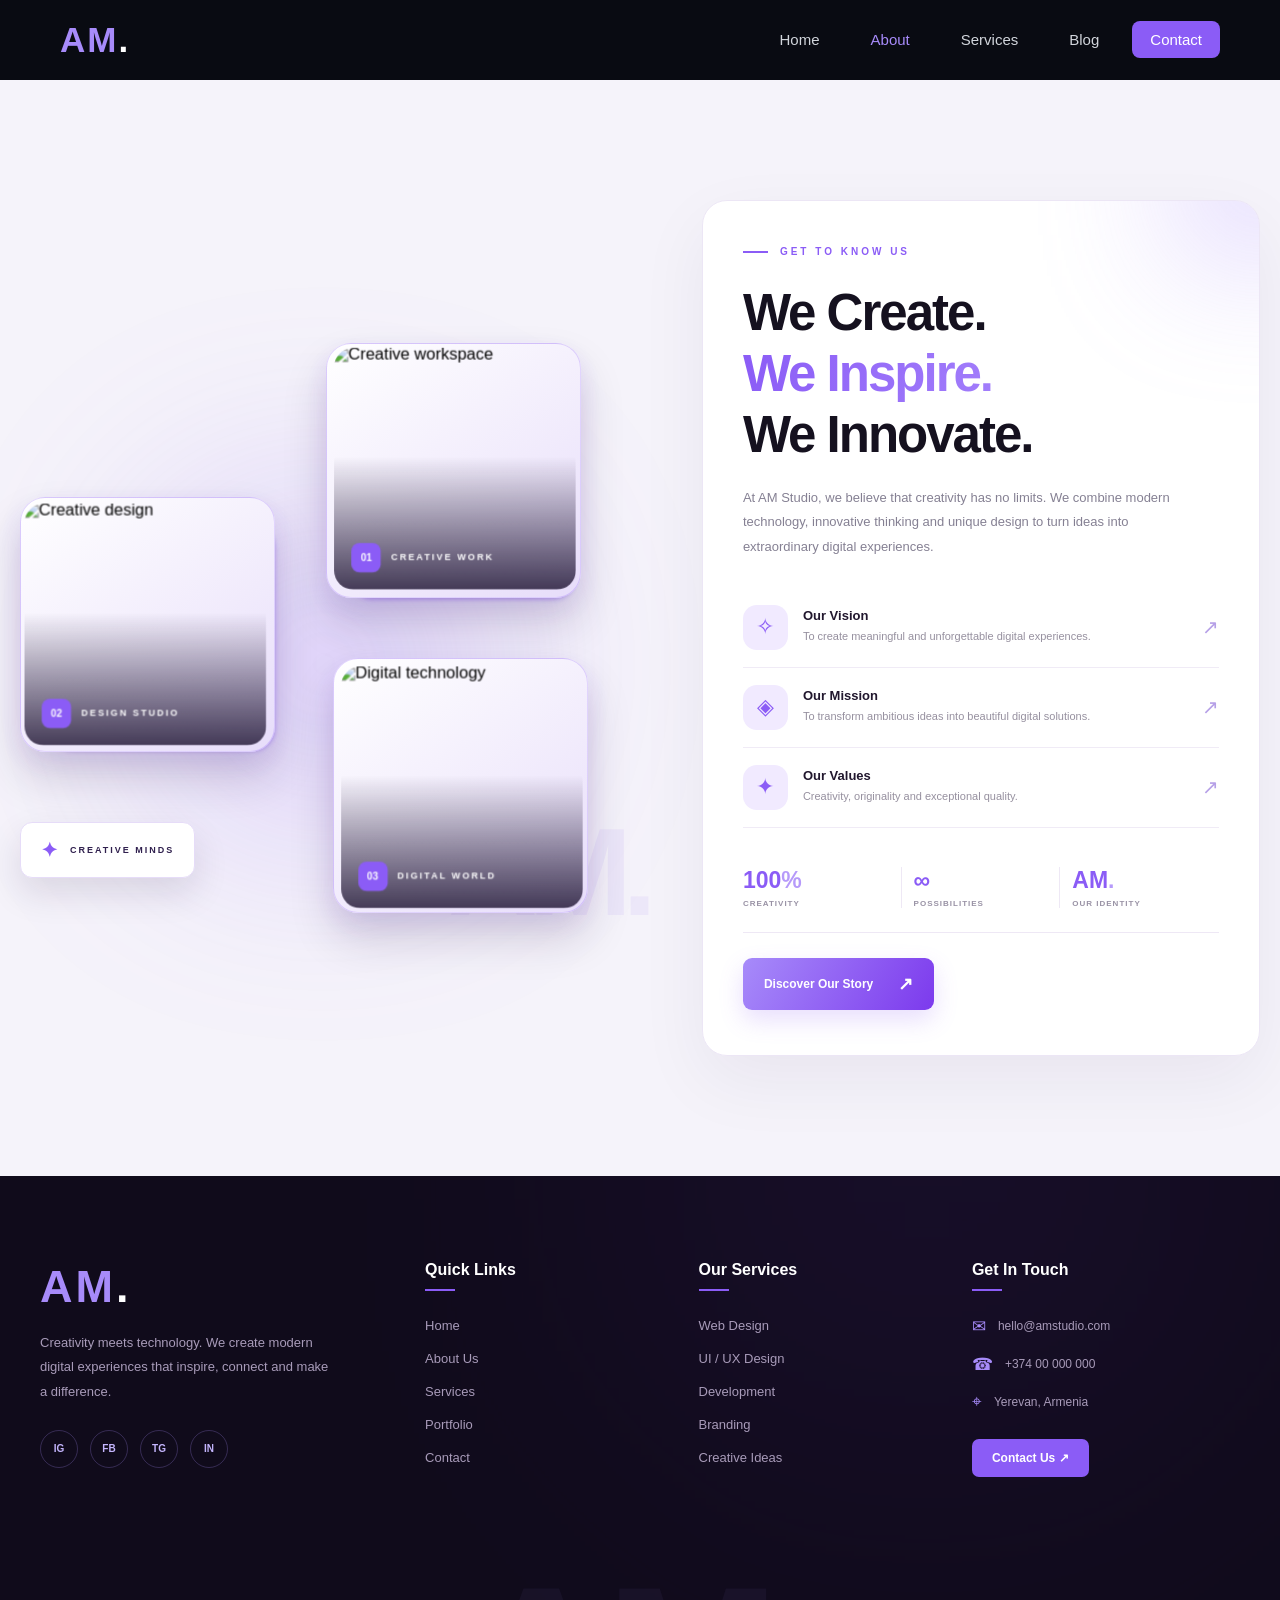
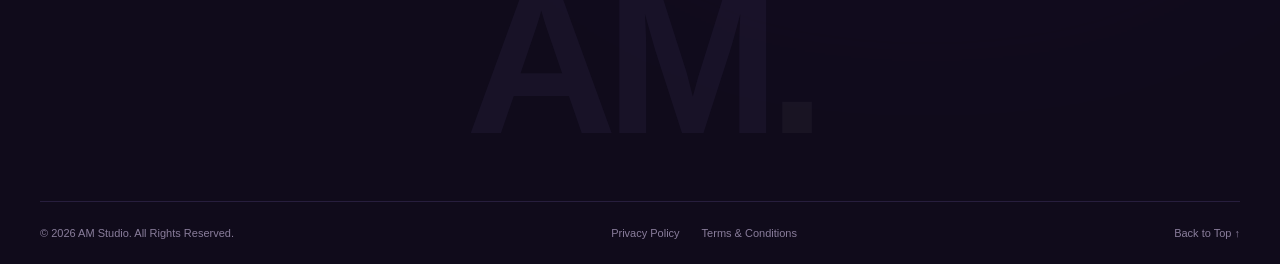
==== About.html @ 92f76fc7 "add new files" ====
<!DOCTYPE html>
<html lang="en">
<head>
    <meta charset="UTF-8">
    <meta name="viewport" content="width=device-width, initial-scale=1.0">
    <title>AM Website</title>
    <link rel="stylesheet" href="style.css">
</head>
<body>


<header>
    <div class="container">
        <div class="row">

            <div class="logo">AM<span>.</span></div>

            <nav>
                <ul class="menu">
                    <li><a href="index.html">Home</a></li>
                    <li><a href="#"class="active" >About</a></li>
                    <li><a href="#">Services</a></li>
                    <li><a href="#">Blog</a></li>
                    <li><a class="contact" href="#">Contact</a></li>
                </ul>
            </nav>

        </div>
    </div>
</header>


<section class="about-new">

    <div class="about-new-container">

        <!-- LEFT SIDE: 3D PHOTOS -->

        <div class="about-3d-gallery">

            <div class="about-gallery-glow"></div>

            <!-- PHOTO 01 -->

            <div class="about-photo-wrap photo-a">

                <div class="about-photo-card">

                    <div class="about-photo-frame">
                        <img
                                src="https://images.unsplash.com/photo-1498050108023-c5249f4df085?w=700"
                                alt="Creative workspace"
                        >

                        <div class="about-photo-overlay">
                            <span>01</span>
                            <strong>CREATIVE WORK</strong>
                        </div>
                    </div>

                </div>

            </div>

            <!-- PHOTO 02 -->

            <div class="about-photo-wrap photo-b">

                <div class="about-photo-card">

                    <div class="about-photo-frame">
                        <img
                                src="https://images.unsplash.com/photo-1558655146-d09347e92766?w=700"
                                alt="Creative design"
                        >

                        <div class="about-photo-overlay">
                            <span>02</span>
                            <strong>DESIGN STUDIO</strong>
                        </div>
                    </div>

                </div>

            </div>

            <!-- PHOTO 03 -->

            <div class="about-photo-wrap photo-c">

                <div class="about-photo-card">

                    <div class="about-photo-frame">
                        <img
                                src="https://images.unsplash.com/photo-1460925895917-afdab827c52f?w=700"
                                alt="Digital technology"
                        >

                        <div class="about-photo-overlay">
                            <span>03</span>
                            <strong>DIGITAL WORLD</strong>
                        </div>
                    </div>

                </div>

            </div>

            <!-- FLOATING BADGE -->

            <div class="about-floating-badge">
                <span>✦</span>
                CREATIVE MINDS
            </div>

            <div class="about-gallery-text">AM.</div>

        </div>


        <!-- RIGHT SIDE: ABOUT US -->

        <div class="about-new-content">

            <div class="about-new-label">
                <span></span>
                GET TO KNOW US
            </div>

            <h2>
                We Create.
                <span>We Inspire.</span>
                We Innovate.
            </h2>

            <p class="about-new-description">
                At AM Studio, we believe that creativity
                has no limits. We combine modern technology,
                innovative thinking and unique design
                to turn ideas into extraordinary
                digital experiences.
            </p>


            <!-- FEATURE ITEMS -->

            <div class="about-new-features">

                <div class="about-new-feature">

                    <div class="about-feature-icon">
                        ✧
                    </div>

                    <div class="about-feature-text">
                        <h3>Our Vision</h3>
                        <p>
                            To create meaningful and
                            unforgettable digital experiences.
                        </p>
                    </div>

                    <span class="about-feature-arrow">↗</span>

                </div>


                <div class="about-new-feature">

                    <div class="about-feature-icon">
                        ◈
                    </div>

                    <div class="about-feature-text">
                        <h3>Our Mission</h3>
                        <p>
                            To transform ambitious ideas
                            into beautiful digital solutions.
                        </p>
                    </div>

                    <span class="about-feature-arrow">↗</span>

                </div>


                <div class="about-new-feature">

                    <div class="about-feature-icon">
                        ✦
                    </div>

                    <div class="about-feature-text">
                        <h3>Our Values</h3>
                        <p>
                            Creativity, originality
                            and exceptional quality.
                        </p>
                    </div>

                    <span class="about-feature-arrow">↗</span>

                </div>

            </div>


            <!-- STATS -->

            <div class="about-new-stats">

                <div>
                    <h3>100<span>%</span></h3>
                    <p>CREATIVITY</p>
                </div>

                <div>
                    <h3>∞</h3>
                    <p>POSSIBILITIES</p>
                </div>

                <div>
                    <h3>AM<span>.</span></h3>
                    <p>OUR IDENTITY</p>
                </div>

            </div>


            <a href="#" class="about-new-button">
                Discover Our Story
                <span>↗</span>
            </a>

        </div>

    </div>

</section>


<footer class="am-footer">

    <div class="footer-glow"></div>

    <div class="footer-container">

        <!-- TOP FOOTER -->

        <div class="footer-main">

            <!-- BRAND -->

            <div class="footer-brand">

                <div class="footer-logo">
                    AM<span>.</span>
                </div>

                <p>
                    Creativity meets technology.
                    We create modern digital experiences
                    that inspire, connect and make a difference.
                </p>

                <div class="footer-socials">

                    <a href="#" aria-label="Instagram">IG</a>
                    <a href="#" aria-label="Facebook">FB</a>
                    <a href="#" aria-label="Telegram">TG</a>
                    <a href="#" aria-label="LinkedIn">IN</a>

                </div>

            </div>

            <!-- QUICK LINKS -->

            <div class="footer-column">

                <h3>Quick Links</h3>

                <ul>
                    <li><a href="#">Home</a></li>
                    <li><a href="#">About Us</a></li>
                    <li><a href="#">Services</a></li>
                    <li><a href="#">Portfolio</a></li>
                    <li><a href="#">Contact</a></li>
                </ul>

            </div>

            <!-- SERVICES -->

            <div class="footer-column">

                <h3>Our Services</h3>

                <ul>
                    <li><a href="#">Web Design</a></li>
                    <li><a href="#">UI / UX Design</a></li>
                    <li><a href="#">Development</a></li>
                    <li><a href="#">Branding</a></li>
                    <li><a href="#">Creative Ideas</a></li>
                </ul>

            </div>

            <!-- CONTACT -->

            <div class="footer-column footer-contact">

                <h3>Get In Touch</h3>

                <p>
                    <span>✉</span>
                    hello@amstudio.com
                </p>

                <p>
                    <span>☎</span>
                    +374 00 000 000
                </p>

                <p>
                    <span>⌖</span>
                    Yerevan, Armenia
                </p>

                <a href="#" class="footer-contact-btn">
                    Contact Us ↗
                </a>

            </div>

        </div>

        <!-- BIG BRAND TEXT -->

        <div class="footer-big-text">
            AM<span>.</span>
        </div>

        <!-- BOTTOM FOOTER -->

        <div class="footer-bottom">

            <p>
                © 2026 AM Studio. All Rights Reserved.
            </p>

            <div class="footer-bottom-links">
                <a href="#">Privacy Policy</a>
                <a href="#">Terms & Conditions</a>
            </div>

            <a href="#" class="back-top">
                Back to Top ↑
            </a>

        </div>

    </div>

</footer>

</body>
</html>
---- style.css ----
* {
    margin: 0;
    padding: 0;
    box-sizing: border-box;
}

body {
    font-family: Arial, sans-serif;
    background: #f5f5f5;
}

header {
    background: #090b12;
    padding: 20px 0;
    box-shadow: 0 4px 15px rgba(0,0,0,0.2);
}

.container {
    max-width: 1200px;
    margin: 0 auto;
    padding: 0 20px;
}

.row {
    display: flex;
    justify-content: space-between;
    align-items: center;
}

.logo {
    color: #a78bfa;
    font-size: 35px;
    font-weight: bold;
    letter-spacing: 2px;
    cursor: pointer;
}

.logo span {
    color: white;
}

.menu {
    display: flex;
    align-items: center;
    gap: 15px;
    list-style: none;
}

.menu a {
    color: #d1d5db;
    padding: 10px 18px;
    text-decoration: none;
    font-size: 15px;
    transition: 0.3s;
    border-radius: 8px;
}

.menu a:hover {
    color: #a78bfa;
    background: #1e1b2e;
}

.menu a.active {
    color: #a78bfa;
}

.menu a.contact {
    background: #8b5cf6;
    color: white;
}

.menu a.contact:hover {
    background: #7c3aed;
    transform: translateY(-2px);
}


/* HERO SECTION */

.hero-section {
    min-height: 680px;
    background: #f5f5f5;
    position: relative;
    overflow: hidden;
    display: flex;
    align-items: center;
    padding: 70px 20px;
}

.hero-container {
    max-width: 1200px;
    width: 100%;
    margin: 0 auto;
    display: flex;
    justify-content: space-between;
    align-items: center;
    gap: 50px;
}

/* LEFT SIDE */

.hero-left {
    max-width: 560px;
    animation: appearLeft 1s ease both;
}

.hero-badge {
    display: inline-flex;
    align-items: center;
    gap: 12px;
    padding: 12px 18px;
    background: white;
    border: 1px solid #e4dafa;
    border-radius: 50px;
    color: #7c3aed;
    font-size: 11px;
    font-weight: bold;
    letter-spacing: 3px;
}

.hero-dot {
    width: 8px;
    height: 8px;
    background: #8b5cf6;
    border-radius: 50%;
    box-shadow: 0 0 12px #8b5cf6;
    animation: pulseDot 1.5s infinite;
}

.hero-left h1 {
    font-size: clamp(45px, 6vw, 72px);
    color: #090b12;
    line-height: 1.12;
    margin: 30px 0 22px;
    letter-spacing: -2px;
    font-weight: 800;
}

.hero-left h1 span {
    display: block;
    color: #8b5cf6;
    background: linear-gradient(
            90deg,
            #6d28d9,
            #a78bfa,
            #7c3aed
    );
    background-size: 200% auto;
    background-clip: text;
    -webkit-background-clip: text;
    -webkit-text-fill-color: transparent;
    animation: purpleShine 5s linear infinite;
}

.hero-left p {
    color: #777787;
    font-size: 16px;
    line-height: 1.9;
    max-width: 460px;
    margin-bottom: 35px;
}

/* BUTTONS */

.hero-buttons {
    display: flex;
    align-items: center;
    gap: 30px;
}

.primary-btn {
    display: inline-flex;
    align-items: center;
    gap: 22px;
    padding: 16px 27px;
    background: #8b5cf6;
    color: white;
    text-decoration: none;
    font-weight: bold;
    border-radius: 8px;
    transition: 0.35s;
    box-shadow: 0 8px 25px rgba(139,92,246,0.2);
}

.primary-btn:hover {
    background: #7c3aed;
    transform: translateY(-5px);
    box-shadow: 0 12px 30px rgba(139,92,246,0.35);
}

.primary-btn span {
    font-size: 20px;
    transition: 0.3s;
}

.primary-btn:hover span {
    transform: translate(4px, -4px);
}

.secondary-btn {
    color: #171323;
    font-weight: bold;
    text-decoration: none;
    transition: 0.3s;
}

.secondary-btn:hover {
    color: #8b5cf6;
}

/* FEATURES */

.hero-features {
    display: flex;
    gap: 40px;
    margin-top: 65px;
}

.hero-features h3 {
    color: #8b5cf6;
    font-size: 23px;
    margin-bottom: 8px;
}

.hero-features span {
    color: #888;
    font-size: 9px;
    letter-spacing: 1.5px;
}

/* RIGHT SIDE */

.hero-right {
    width: 460px;
    height: 460px;
    flex-shrink: 0;
    position: relative;
    display: flex;
    align-items: center;
    justify-content: center;
    animation: appearRight 1.2s ease both;
}

/* PURPLE GLOW */

.purple-glow {
    position: absolute;
    width: 300px;
    height: 300px;
    border-radius: 50%;
    background: #a78bfa;
    filter: blur(110px);
    opacity: 0.4;
    animation: glowPulse 4s ease-in-out infinite;
}

/* ORBITS */

.hero-orbit {
    position: absolute;
    border: 1px solid rgba(139,92,246,0.35);
    border-radius: 50%;
}

.orbit-1 {
    width: 340px;
    height: 340px;
    animation: rotateOrbit 20s linear infinite;
}

.orbit-2 {
    width: 440px;
    height: 440px;
    border-style: dashed;
    opacity: 0.6;
    animation: rotateOrbit 35s linear infinite reverse;
}

/* MAIN CARD */

.hero-main-card {
    width: 290px;
    height: 370px;
    position: relative;
    z-index: 2;
    background: linear-gradient(
            145deg,
            #342451,
            #171323 70%,
            #090b12
    );
    border: 1px solid #a78bfa;
    border-radius: 18px;
    padding: 28px;
    display: flex;
    flex-direction: column;
    align-items: center;
    justify-content: space-between;
    box-shadow: 0 25px 65px rgba(80,50,150,0.25);
    animation: cardFloat 5s ease-in-out infinite;
    transition: 0.4s;
}

.hero-main-card:hover {
    box-shadow: 0 25px 80px rgba(139,92,246,0.4);
    border-color: #ddd6fe;
}

.card-header,
.card-footer {
    width: 100%;
    display: flex;
    justify-content: space-between;
    color: #c4b5fd;
    font-size: 10px;
    letter-spacing: 2px;
}

.card-logo {
    color: #a78bfa;
    font-size: 90px;
    font-weight: 900;
    letter-spacing: 5px;
    text-shadow: 0 0 35px rgba(167,139,250,0.5);
}

.card-logo span {
    color: white;
}

/* FLOATING ELEMENTS */

.hero-floating {
    position: absolute;
    z-index: 3;
    color: #8b5cf6;
    font-size: 36px;
}

.floating-1 {
    top: 35px;
    right: 50px;
    animation: floatingStar 4s infinite ease-in-out;
}

.floating-2 {
    bottom: 45px;
    left: 45px;
    animation: floatingStar 5s infinite ease-in-out reverse;
}

.hero-small-card {
    position: absolute;
    bottom: 48px;
    left: -15px;
    z-index: 4;
    background: white;
    padding: 15px 19px;
    border-radius: 8px;
    display: flex;
    align-items: center;
    gap: 10px;
    color: #29213c;
    font-size: 9px;
    letter-spacing: 1.5px;
    font-weight: bold;
    box-shadow: 0 10px 35px rgba(0,0,0,0.1);
    animation: cardFloat 4s infinite ease-in-out reverse;
}

.small-dot {
    width: 8px;
    height: 8px;
    background: #8b5cf6;
    border-radius: 50%;
    box-shadow: 0 0 10px #8b5cf6;
}

/* ANIMATIONS */

@keyframes appearLeft {
    from {
        opacity: 0;
        transform: translateX(-60px);
    }
    to {
        opacity: 1;
        transform: translateX(0);
    }
}

@keyframes appearRight {
    from {
        opacity: 0;
        transform: translateX(60px) scale(0.9);
    }
    to {
        opacity: 1;
        transform: translateX(0) scale(1);
    }
}

@keyframes cardFloat {
    0%, 100% {
        transform: translateY(0);
    }
    50% {
        transform: translateY(-15px);
    }
}

@keyframes rotateOrbit {
    from {
        transform: rotate(0deg);
    }
    to {
        transform: rotate(360deg);
    }
}

@keyframes floatingStar {
    0%, 100% {
        transform: translateY(0) rotate(0);
    }
    50% {
        transform: translateY(-18px) rotate(20deg);
    }
}

@keyframes pulseDot {
    50% {
        opacity: 0.4;
    }
}

@keyframes glowPulse {
    50% {
        opacity: 0.6;
        transform: scale(1.15);
    }
}

@keyframes purpleShine {
    to {
        background-position: -200% center;
    }
}

/* RESPONSIVE */

@media (max-width: 900px) {
    .hero-container {
        flex-direction: column;
        text-align: center;
    }

    .hero-left p {
        margin-left: auto;
        margin-right: auto;
    }

    .hero-buttons,
    .hero-features {
        justify-content: center;
    }
}

@media (max-width: 550px) {
    .hero-left h1 {
        font-size: 43px;
    }

    .hero-buttons {
        flex-direction: column;
        gap: 20px;
    }

    .hero-features {
        gap: 15px;
    }

    .hero-features span {
        font-size: 7px;
    }

    .hero-right {
        width: 100%;
        height: 360px;
    }

    .hero-main-card {
        width: 225px;
        height: 290px;
    }

    .card-logo {
        font-size: 65px;
    }

    .orbit-1 {
        width: 270px;
        height: 270px;
    }

    .orbit-2 {
        width: 340px;
        height: 340px;
    }

    .hero-small-card {
        left: -5px;
        bottom: 15px;
        font-size: 7px;
    }
}

/* REDUCED MOTION */

@media (prefers-reduced-motion: reduce) {
    .hero-section *,
    .hero-section *::before,
    .hero-section *::after {
        animation: none !important;
        transition: none !important;
    }
}


/* ==========================
   PREMIUM SERVICES SECTION
========================== */

.services-pro {
    background: #f5f3fa;
    padding: 110px 20px;
    overflow: hidden;
}

.sp-container {
    max-width: 1200px;
    margin: 0 auto;
}

/* HEADING */

.sp-heading {
    display: flex;
    justify-content: space-between;
    align-items: end;
    gap: 30px;
    margin-bottom: 55px;
}

.sp-label {
    color: #8b5cf6;
    font-size: 12px;
    font-weight: bold;
    letter-spacing: 3px;
}

.sp-heading h2 {
    color: #15121e;
    font-size: 48px;
    margin-top: 18px;
    letter-spacing: -2px;
}

.sp-heading h2 span {
    color: #8b5cf6;
}

.sp-heading > p {
    max-width: 350px;
    color: #777387;
    font-size: 15px;
    line-height: 1.9;
    margin-bottom: 5px;
}

/* GRID */

.sp-grid {
    display: grid;
    grid-template-columns: repeat(4, 1fr);
    gap: 22px;
}

/* CARD */

.sp-card {
    min-height: 330px;
    padding: 30px 25px;
    background: #ffffff;
    border: 1px solid #e9e3f3;
    border-radius: 18px;
    display: flex;
    flex-direction: column;
    position: relative;
    overflow: hidden;
    transition:
            transform 0.4s ease,
            box-shadow 0.4s ease,
            border-color 0.4s ease;
}

/* LIGHT EFFECT */

.sp-card::before {
    content: "";
    position: absolute;
    top: -100px;
    right: -100px;
    width: 200px;
    height: 200px;
    border-radius: 50%;
    background: #a78bfa;
    filter: blur(70px);
    opacity: 0;
    transition: 0.5s;
}

.sp-card:hover {
    transform: translateY(-12px);
    border-color: #bca5f5;
    box-shadow: 0 25px 55px rgba(75, 40, 140, 0.13);
}

.sp-card:hover::before {
    opacity: 0.22;
}

/* FEATURED CARD */

.sp-card.sp-featured {
    background: linear-gradient(
            145deg,
            #6d3ad7,
            #30204e
    );
    border-color: #7650c6;
    box-shadow: 0 15px 35px rgba(91, 57, 170, 0.16);
}

.sp-featured::before {
    background: #ffffff;
    opacity: 0.08;
}

.sp-featured h3 {
    color: white;
}

.sp-featured p {
    color: #d9cff0;
}

.sp-featured .sp-number {
    color: #ded0ff;
}

.sp-featured .sp-icon {
    background: rgba(255,255,255,0.16);
    color: white;
}

.sp-featured .sp-link {
    color: white;
}

/* CARD TOP */

.sp-card-top {
    display: flex;
    justify-content: space-between;
    align-items: center;
    margin-bottom: 35px;
    position: relative;
    z-index: 1;
}

.sp-icon {
    width: 58px;
    height: 58px;
    background: #f0eaff;
    border-radius: 15px;
    display: flex;
    justify-content: center;
    align-items: center;
    color: #8b5cf6;
    transition: 0.4s;
}

.sp-icon svg {
    width: 27px;
    height: 27px;
    fill: none;
    stroke: currentColor;
    stroke-width: 1.7;
    stroke-linecap: round;
    stroke-linejoin: round;
}

.sp-card:hover .sp-icon {
    transform: rotate(-8deg) scale(1.1);
}

.sp-number {
    color: #aaa0bc;
    font-size: 12px;
    font-weight: bold;
}

/* TEXT */

.sp-card h3 {
    color: #171323;
    font-size: 21px;
    margin-bottom: 15px;
    position: relative;
    z-index: 1;
}

.sp-card p {
    color: #858093;
    font-size: 14px;
    line-height: 1.8;
    margin-bottom: 28px;
    position: relative;
    z-index: 1;
}

/* LINK */

.sp-link {
    display: flex;
    justify-content: space-between;
    align-items: center;
    color: #8b5cf6;
    text-decoration: none;
    font-size: 13px;
    font-weight: bold;
    margin-top: auto;
    padding-top: 15px;
    border-top: 1px solid #eee9f5;
    position: relative;
    z-index: 1;
    transition: 0.3s;
}

.sp-link span {
    font-size: 20px;
    transition: 0.3s;
}

.sp-link:hover span {
    transform: translate(5px, -5px);
}

.sp-featured .sp-link {
    border-color: rgba(255,255,255,0.2);
}

/* BOTTOM DETAIL */

.sp-bottom {
    margin-top: 45px;
    display: flex;
    justify-content: center;
    align-items: center;
    gap: 15px;
    color: #9388aa;
    font-size: 10px;
    letter-spacing: 3px;
    font-weight: bold;
}

.sp-bottom span {
    width: 35px;
    height: 1px;
    background: #c5b3e9;
}

/* RESPONSIVE */

@media (max-width: 1000px) {
    .sp-grid {
        grid-template-columns: repeat(2, 1fr);
    }
}

@media (max-width: 650px) {
    .services-pro {
        padding: 75px 20px;
    }

    .sp-heading {
        flex-direction: column;
        align-items: flex-start;
    }

    .sp-heading h2 {
        font-size: 38px;
    }

    .sp-grid {
        grid-template-columns: 1fr;
    }

    .sp-card {
        min-height: 300px;
    }

    .sp-bottom {
        font-size: 8px;
        letter-spacing: 2px;
    }
}

/* ACCESSIBILITY */

@media (prefers-reduced-motion: reduce) {
    .sp-card,
    .sp-card::before,
    .sp-icon,
    .sp-link span {
        transition: none;
    }
}


/* ============================
   LUXURY CONTACT SECTION
============================ */

.lux-contact {
    background: #100b1b;
    padding: 115px 20px;
    position: relative;
    overflow: hidden;
    isolation: isolate;
}

.lux-container {
    max-width: 1200px;
    margin: 0 auto;
    display: grid;
    grid-template-columns: 0.9fr 1.1fr;
    gap: 85px;
    align-items: center;
    position: relative;
    z-index: 2;
}

/* BACKGROUND */

.lux-background-circle {
    position: absolute;
    width: 600px;
    height: 600px;
    top: -200px;
    left: -200px;
    background: #7135c7;
    filter: blur(200px);
    opacity: 0.18;
    z-index: -1;
    animation: luxGlow 8s ease-in-out infinite alternate;
}

.lux-contact::after {
    content: "";
    position: absolute;
    inset: 0;
    background-image:
            linear-gradient(rgba(255,255,255,0.025) 1px, transparent 1px),
            linear-gradient(90deg, rgba(255,255,255,0.025) 1px, transparent 1px);
    background-size: 60px 60px;
    opacity: 0.4;
    pointer-events: none;
    z-index: -1;
}

/* LEFT CONTENT */

.lux-content {
    position: relative;
    animation: luxSlideLeft 1s ease both;
}

.lux-eyebrow {
    display: inline-flex;
    align-items: center;
    gap: 12px;
    color: #c4a5ff;
    font-size: 11px;
    font-weight: bold;
    letter-spacing: 4px;
}

.lux-dot {
    width: 8px;
    height: 8px;
    background: #a78bfa;
    border-radius: 50%;
    box-shadow: 0 0 15px #a78bfa;
    animation: luxPulse 2s infinite;
}

.lux-content h2 {
    color: #ffffff;
    font-size: clamp(42px, 5vw, 65px);
    line-height: 1.12;
    letter-spacing: -2.5px;
    margin: 30px 0 22px;
    font-weight: 800;
}

.lux-content h2 span {
    display: block;
    background: linear-gradient(
            100deg,
            #ffffff,
            #c4a5ff,
            #8b5cf6
    );
    background-size: 200% auto;
    background-clip: text;
    -webkit-background-clip: text;
    -webkit-text-fill-color: transparent;
    animation: luxShine 5s linear infinite;
}

.lux-description {
    color: #a89cb9;
    font-size: 15px;
    line-height: 1.9;
    max-width: 440px;
    margin-bottom: 40px;
}

/* DETAIL CARDS */

.lux-contact-details {
    display: flex;
    flex-direction: column;
    gap: 15px;
}

.lux-detail-card {
    display: flex;
    align-items: center;
    gap: 17px;
    padding: 17px;
    background: rgba(255,255,255,0.045);
    border: 1px solid rgba(255,255,255,0.09);
    border-radius: 13px;
    text-decoration: none;
    transition: 0.4s;
    backdrop-filter: blur(10px);
}

.lux-detail-card:hover {
    background: rgba(139,92,246,0.12);
    border-color: rgba(167,139,250,0.45);
    transform: translateX(8px);
}

.lux-detail-icon {
    width: 48px;
    height: 48px;
    border-radius: 12px;
    background: rgba(139,92,246,0.17);
    display: flex;
    align-items: center;
    justify-content: center;
    color: #c4a5ff;
    flex-shrink: 0;
    transition: 0.3s;
}

.lux-detail-icon svg {
    width: 22px;
    height: 22px;
    fill: none;
    stroke: currentColor;
    stroke-width: 1.7;
    stroke-linecap: round;
    stroke-linejoin: round;
}

.lux-detail-card:hover .lux-detail-icon {
    background: #8b5cf6;
    color: white;
}

.lux-detail-card div:nth-child(2) {
    flex: 1;
}

.lux-detail-card div span {
    display: block;
    color: #9f8dbb;
    font-size: 9px;
    letter-spacing: 2px;
    margin-bottom: 7px;
}

.lux-detail-card h4 {
    color: white;
    font-size: 13px;
    font-weight: 500;
}

.lux-arrow {
    color: #a78bfa;
    font-size: 20px;
    transition: 0.3s;
}

.lux-detail-card:hover .lux-arrow {
    transform: translate(4px, -4px);
}

/* SOCIAL */

.lux-social-area {
    margin-top: 40px;
}

.lux-social-area > span {
    color: #8c7aab;
    font-size: 9px;
    letter-spacing: 3px;
    font-weight: bold;
}

.lux-socials {
    display: flex;
    gap: 12px;
    margin-top: 17px;
}

.lux-socials a {
    width: 38px;
    height: 38px;
    display: flex;
    justify-content: center;
    align-items: center;
    border: 1px solid rgba(255,255,255,0.15);
    border-radius: 50%;
    color: #d5c8e9;
    text-decoration: none;
    font-size: 10px;
    font-weight: bold;
    transition: 0.3s;
}

.lux-socials a:hover {
    background: #8b5cf6;
    border-color: #8b5cf6;
    color: white;
    transform: translateY(-5px);
}

/* WATERMARK */

.lux-watermark {
    position: absolute;
    bottom: -80px;
    right: -30px;
    font-size: 150px;
    font-weight: 900;
    letter-spacing: -10px;
    color: rgba(255,255,255,0.025);
    pointer-events: none;
}

/* FORM WRAPPER */

.lux-form-wrapper {
    padding: 45px;
    background: rgba(255,255,255,0.97);
    border-radius: 23px;
    box-shadow: 0 30px 90px rgba(0,0,0,0.35);
    border: 1px solid rgba(255,255,255,0.6);
    position: relative;
    animation: luxSlideRight 1s ease both;
}

.lux-form-wrapper::before {
    content: "";
    position: absolute;
    top: 0;
    left: 45px;
    width: 80px;
    height: 4px;
    background: linear-gradient(90deg, #8b5cf6, #c4b5fd);
    border-radius: 0 0 5px 5px;
}

/* FORM HEADER */

.lux-form-top {
    display: flex;
    justify-content: space-between;
    align-items: flex-start;
    margin-bottom: 35px;
}

.lux-form-top > div:first-child > span {
    color: #8b5cf6;
    font-size: 10px;
    font-weight: bold;
    letter-spacing: 3px;
}

.lux-form-top h3 {
    color: #171323;
    font-size: 29px;
    margin: 12px 0 8px;
    letter-spacing: -1px;
}

.lux-form-top p {
    color: #96909f;
    font-size: 13px;
}

.lux-form-number {
    font-size: 17px;
    font-weight: bold;
    color: #8b5cf6;
}

.lux-form-number span {
    color: #bcb5c9;
    font-size: 11px;
}

/* FORM */

.lux-form {
    display: flex;
    flex-direction: column;
    gap: 21px;
}

.lux-form-row {
    display: grid;
    grid-template-columns: 1fr 1fr;
    gap: 16px;
}

.lux-field {
    display: flex;
    flex-direction: column;
    gap: 9px;
}

.lux-field label {
    color: #40364f;
    font-size: 12px;
    font-weight: bold;
}

.lux-field input,
.lux-field select,
.lux-field textarea {
    width: 100%;
    background: #f8f6fb;
    border: 1px solid #ebe5f3;
    border-radius: 9px;
    padding: 15px;
    font-family: Arial, sans-serif;
    color: #241b32;
    font-size: 13px;
    outline: none;
    transition: 0.3s;
}

.lux-field input,
.lux-field select {
    height: 51px;
}

.lux-field textarea {
    min-height: 115px;
    resize: vertical;
}

.lux-field input::placeholder,
.lux-field textarea::placeholder {
    color: #aaa3b4;
}

.lux-field input:focus,
.lux-field select:focus,
.lux-field textarea:focus {
    background: white;
    border-color: #9b78e9;
    box-shadow: 0 0 0 4px rgba(139,92,246,0.10);
}

/* SUBMIT BUTTON */

.lux-submit {
    display: flex;
    width: 100%;
    height: 57px;
    align-items: center;
    justify-content: space-between;
    padding: 0 9px 0 23px;
    background: linear-gradient(110deg, #9871ed, #6d3ec6);
    border: none;
    border-radius: 10px;
    color: white;
    font-size: 13px;
    font-weight: bold;
    cursor: pointer;
    transition: 0.4s;
    box-shadow: 0 9px 22px rgba(116,74,193,0.22);
}

.lux-submit:hover {
    transform: translateY(-4px);
    box-shadow: 0 14px 30px rgba(116,74,193,0.35);
}

.lux-submit-icon {
    width: 39px;
    height: 39px;
    display: flex;
    justify-content: center;
    align-items: center;
    color: #7140c8;
    background: white;
    border-radius: 8px;
    font-size: 20px;
    transition: 0.3s;
}

.lux-submit:hover .lux-submit-icon {
    transform: rotate(45deg);
}

/* FORM FOOTER */

.lux-form-bottom {
    display: flex;
    justify-content: center;
    align-items: center;
    gap: 9px;
    color: #a49bac;
    font-size: 9px;
    letter-spacing: 2px;
    margin-top: 25px;
}

.lux-form-bottom span {
    color: #8b5cf6;
}

/* ANIMATIONS */

@keyframes luxSlideLeft {
    from {
        opacity: 0;
        transform: translateX(-45px);
    }
    to {
        opacity: 1;
        transform: translateX(0);
    }
}

@keyframes luxSlideRight {
    from {
        opacity: 0;
        transform: translateX(45px);
    }
    to {
        opacity: 1;
        transform: translateX(0);
    }
}

@keyframes luxGlow {
    from {
        transform: translate(0, 0);
    }
    to {
        transform: translate(150px, 100px);
    }
}

@keyframes luxPulse {
    50% {
        opacity: 0.4;
        box-shadow: 0 0 4px #a78bfa;
    }
}

@keyframes luxShine {
    to {
        background-position: 200% center;
    }
}

/* RESPONSIVE */

@media (max-width: 950px) {
    .lux-container {
        grid-template-columns: 1fr;
        gap: 50px;
    }

    .lux-content h2 {
        font-size: 52px;
    }
}

@media (max-width: 550px) {
    .lux-contact {
        padding: 75px 15px;
    }

    .lux-content h2 {
        font-size: 42px;
    }

    .lux-form-wrapper {
        padding: 30px 20px;
    }

    .lux-form-row {
        grid-template-columns: 1fr;
    }

    .lux-form-top h3 {
        font-size: 25px;
    }
}

/* REDUCED MOTION */

@media (prefers-reduced-motion: reduce) {
    .lux-contact *,
    .lux-contact *::before,
    .lux-contact *::after {
        animation: none !important;
        transition: none !important;
    }
}


/* ==========================
   AM PREMIUM FOOTER
========================== */

.am-footer {
    background: #100b1b;
    color: white;
    padding: 85px 20px 25px;
    position: relative;
    overflow: hidden;
}

/* BACKGROUND GLOW */

.footer-glow {
    position: absolute;
    width: 450px;
    height: 450px;
    background: #7135c7;
    filter: blur(180px);
    opacity: 0.15;
    top: -250px;
    right: 10%;
    pointer-events: none;
    animation: footerGlow 7s ease-in-out infinite alternate;
}

.footer-container {
    max-width: 1200px;
    margin: 0 auto;
    position: relative;
    z-index: 1;
}

/* MAIN FOOTER */

.footer-main {
    display: grid;
    grid-template-columns: 1.5fr 1fr 1fr 1.2fr;
    gap: 50px;
    padding-bottom: 65px;
}

/* BRAND */

.footer-logo {
    color: #a78bfa;
    font-size: 45px;
    font-weight: 900;
    letter-spacing: 3px;
    margin-bottom: 18px;
    cursor: pointer;
    transition: 0.3s;
}

.footer-logo span {
    color: white;
}

.footer-logo:hover {
    transform: scale(1.05);
    color: #c4b5fd;
}

.footer-brand p {
    max-width: 290px;
    color: #a89bb9;
    font-size: 13px;
    line-height: 1.9;
}

/* SOCIALS */

.footer-socials {
    display: flex;
    gap: 12px;
    margin-top: 25px;
}

.footer-socials a {
    width: 38px;
    height: 38px;
    border: 1px solid rgba(167,139,250,0.25);
    border-radius: 50%;
    display: flex;
    align-items: center;
    justify-content: center;
    color: #c4b5fd;
    font-size: 10px;
    font-weight: bold;
    text-decoration: none;
    transition: 0.35s;
}

.footer-socials a:hover {
    background: #8b5cf6;
    border-color: #8b5cf6;
    color: white;
    transform: translateY(-6px);
    box-shadow: 0 8px 20px rgba(139,92,246,0.3);
}

/* FOOTER COLUMNS */

.footer-column h3 {
    font-size: 16px;
    color: white;
    margin-bottom: 25px;
    position: relative;
}

.footer-column h3::after {
    content: "";
    display: block;
    width: 30px;
    height: 2px;
    background: #8b5cf6;
    margin-top: 10px;
    transition: 0.3s;
}

.footer-column:hover h3::after {
    width: 55px;
}

.footer-column ul {
    list-style: none;
}

.footer-column li {
    margin-bottom: 15px;
}

.footer-column li a {
    color: #a89bb9;
    font-size: 13px;
    text-decoration: none;
    transition: 0.3s;
}

.footer-column li a:hover {
    color: #c4b5fd;
    padding-left: 7px;
}

/* CONTACT */

.footer-contact p {
    color: #a89bb9;
    font-size: 12px;
    margin-bottom: 17px;
    display: flex;
    align-items: center;
    gap: 12px;
}

.footer-contact p span {
    color: #a78bfa;
    font-size: 17px;
}

.footer-contact-btn {
    display: inline-block;
    margin-top: 10px;
    padding: 12px 20px;
    background: #8b5cf6;
    border-radius: 7px;
    color: white;
    font-size: 12px;
    font-weight: bold;
    text-decoration: none;
    transition: 0.3s;
}

.footer-contact-btn:hover {
    background: #a78bfa;
    transform: translateY(-4px);
    box-shadow: 0 8px 20px rgba(139,92,246,0.3);
}

/* BIG BRAND */

.footer-big-text {
    text-align: center;
    font-size: clamp(100px, 18vw, 210px);
    font-weight: 900;
    letter-spacing: -12px;
    line-height: 1;
    color: rgba(167,139,250,0.055);
    border-bottom: 1px solid rgba(167,139,250,0.15);
    padding: 10px 0 35px;
    user-select: none;
    pointer-events: none;
}

.footer-big-text span {
    color: rgba(255,255,255,0.04);
}

/* BOTTOM */

.footer-bottom {
    display: flex;
    justify-content: space-between;
    align-items: center;
    gap: 20px;
    padding-top: 25px;
}

.footer-bottom p {
    color: #897d9b;
    font-size: 11px;
}

.footer-bottom-links {
    display: flex;
    gap: 22px;
}

.footer-bottom-links a,
.back-top {
    color: #897d9b;
    font-size: 11px;
    text-decoration: none;
    transition: 0.3s;
}

.footer-bottom-links a:hover,
.back-top:hover {
    color: #c4b5fd;
}

/* ANIMATION */

@keyframes footerGlow {
    from {
        transform: translateX(0);
    }

    to {
        transform: translateX(-120px);
    }
}

/* RESPONSIVE */

@media (max-width: 950px) {

    .footer-main {
        grid-template-columns: repeat(2, 1fr);
        gap: 45px;
    }

}

@media (max-width: 550px) {

    .am-footer {
        padding: 65px 20px 25px;
    }

    .footer-main {
        grid-template-columns: 1fr 1fr;
        gap: 40px 20px;
    }

    .footer-brand {
        grid-column: 1 / -1;
    }

    .footer-brand p {
        max-width: 100%;
    }

    .footer-big-text {
        letter-spacing: -6px;
        padding-bottom: 25px;
    }

    .footer-bottom {
        flex-direction: column;
        text-align: center;
    }

    .footer-bottom-links {
        flex-wrap: wrap;
        justify-content: center;
    }

}

@media (prefers-reduced-motion: reduce) {
    .am-footer *,
    .am-footer *::before,
    .am-footer *::after {
        animation: none !important;
        transition: none !important;
    }
}

/* =================================
   AM 3D ABOUT US
================================= */

.about-new {
    background: #f5f3fa;
    padding: 120px 20px;
    overflow: hidden;
}

.about-new-container {
    max-width: 1250px;
    margin: 0 auto;

    display: grid;
    grid-template-columns: 1.05fr 0.95fr;
    align-items: center;
    gap: 65px;
}


/* =================================
   LEFT SIDE - 3D GALLERY
================================= */

.about-3d-gallery {
    width: 100%;
    height: 570px;
    position: relative;
    perspective: 1400px;
    transform-style: preserve-3d;
}

/* PURPLE GLOW */

.about-gallery-glow {
    position: absolute;
    width: 300px;
    height: 300px;

    background: #8b5cf6;
    border-radius: 50%;

    filter: blur(120px);
    opacity: 0.35;

    top: 30%;
    left: 25%;

    animation: aboutGlow 6s ease-in-out infinite alternate;
}


/* IMAGE WRAPPERS */

.about-photo-wrap {
    position: absolute;
    width: 255px;
    height: 255px;

    transform-style: preserve-3d;

    cursor: pointer;
    z-index: 2;
}

/* PHOTO POSITIONS */

.photo-a {
    top: 0;
    right: 9%;

    animation: photoFloatOne 5s ease-in-out infinite;
}

.photo-b {
    top: 27%;
    left: 0;

    z-index: 3;

    animation: photoFloatTwo 6s ease-in-out infinite;
}

.photo-c {
    bottom: 0;
    right: 8%;

    z-index: 4;

    animation: photoFloatThree 5.5s ease-in-out infinite;
}


/* 3D CARD */

.about-photo-card {
    width: 100%;
    height: 100%;

    padding: 7px;

    background: linear-gradient(
            145deg,
            #ffffff,
            #e7ddfa
    );

    border: 1px solid rgba(139,92,246,0.25);
    border-radius: 25px;

    position: relative;

    transform-style: preserve-3d;

    box-shadow:
            0 25px 45px rgba(30,15,55,0.16),
            0 10px 25px rgba(139,92,246,0.12);

    transition:
            transform 0.65s cubic-bezier(.2,.8,.2,1),
            box-shadow 0.5s;
}

/* 3D DEPTH LAYER */

.about-photo-card::before {
    content: "";

    position: absolute;
    inset: 12px;

    background: #8b5cf6;
    border-radius: 22px;

    transform: translateZ(-24px) translate(12px,14px);

    opacity: 0.45;
    filter: blur(2px);
}

/* INNER FRAME */

.about-photo-frame {
    width: 100%;
    height: 100%;

    overflow: hidden;
    border-radius: 19px;

    position: relative;

    transform: translateZ(16px);
    transform-style: preserve-3d;
}

/* IMAGE */

.about-photo-frame img {
    width: 100%;
    height: 100%;

    object-fit: cover;
    display: block;

    transform: translateZ(8px) scale(1.02);

    transition:
            transform 0.8s cubic-bezier(.2,.8,.2,1),
            filter 0.5s;
}

/* IMAGE COLOR OVERLAY */

.about-photo-frame::after {
    content: "";

    position: absolute;
    inset: 0;

    background: linear-gradient(
            180deg,
            transparent 45%,
            rgba(20,10,40,0.78)
    );

    pointer-events: none;
}

/* IMAGE CAPTION */

.about-photo-overlay {
    position: absolute;

    bottom: 17px;
    left: 17px;
    right: 17px;

    display: flex;
    align-items: center;
    gap: 10px;

    z-index: 2;
    transform: translateZ(25px);
}

.about-photo-overlay span {
    width: 29px;
    height: 29px;

    display: flex;
    align-items: center;
    justify-content: center;

    background: #8b5cf6;
    color: white;

    border-radius: 8px;
    font-size: 10px;
    font-weight: bold;
}

.about-photo-overlay strong {
    font-size: 9px;
    color: white;
    letter-spacing: 2px;
}


/* HOVER 3D EFFECT */

.about-photo-wrap:hover {
    animation-play-state: paused;
    z-index: 20;
}

.about-photo-wrap:hover .about-photo-card {
    transform:
            perspective(1000px)
            rotateX(8deg)
            rotateY(-12deg)
            translateZ(35px)
            scale(1.08);

    box-shadow:
            0 40px 80px rgba(60,30,110,0.28),
            0 15px 35px rgba(139,92,246,0.2);
}

.about-photo-wrap:hover img {
    transform: translateZ(25px) scale(1.15);
    filter: saturate(1.2);
}


/* FLOATING BADGE */

.about-floating-badge {
    position: absolute;

    left: 0;
    bottom: 35px;

    z-index: 8;

    display: flex;
    align-items: center;
    gap: 10px;

    padding: 15px 20px;

    background: #ffffff;
    border: 1px solid #e6dcf8;
    border-radius: 12px;

    color: #30204e;
    font-size: 9px;
    font-weight: bold;
    letter-spacing: 2px;

    box-shadow: 0 15px 35px rgba(30,15,55,0.12);

    animation: badgeFloat 4s ease-in-out infinite;
}

.about-floating-badge span {
    color: #8b5cf6;
    font-size: 20px;
}

/* WATERMARK */

.about-gallery-text {
    position: absolute;
    bottom: -30px;
    right: -10px;

    color: rgba(139,92,246,0.08);

    font-size: 125px;
    font-weight: 900;
    letter-spacing: -10px;

    pointer-events: none;
}


/* =================================
   RIGHT SIDE - ABOUT CONTENT
================================= */

.about-new-content {
    background: #ffffff;

    border: 1px solid #ece6f5;
    border-radius: 25px;

    padding: 45px 40px;

    box-shadow:
            0 25px 70px rgba(35,20,70,0.06);

    position: relative;
    overflow: hidden;

    animation: aboutContentAppear 1s ease both;
}

/* PURPLE DECORATION */

.about-new-content::before {
    content: "";

    position: absolute;
    width: 160px;
    height: 160px;

    top: -100px;
    right: -80px;

    background: #a78bfa;
    filter: blur(70px);
    opacity: 0.35;
}

/* LABEL */

.about-new-label {
    display: flex;
    align-items: center;
    gap: 12px;

    color: #8b5cf6;

    font-size: 10px;
    font-weight: bold;
    letter-spacing: 3px;

    position: relative;
}

.about-new-label span {
    width: 25px;
    height: 2px;
    background: #8b5cf6;
}

/* HEADING */

.about-new-content h2 {
    color: #15111f;

    font-size: clamp(36px, 4vw, 51px);
    line-height: 1.2;

    font-weight: 900;
    letter-spacing: -2px;

    margin: 25px 0 20px;

    position: relative;
}

.about-new-content h2 span {
    display: block;

    background: linear-gradient(
            100deg,
            #8b5cf6,
            #b59aff,
            #7039db
    );

    background-size: 200% auto;
    background-clip: text;
    -webkit-background-clip: text;
    -webkit-text-fill-color: transparent;

    animation: aboutShine 5s linear infinite;
}

/* DESCRIPTION */

.about-new-description {
    color: #858093;
    font-size: 13px;
    line-height: 1.9;

    max-width: 460px;
    margin-bottom: 28px;

    position: relative;
}


/* FEATURE LIST */

.about-new-features {
    display: flex;
    flex-direction: column;
    position: relative;
}

.about-new-feature {
    display: flex;
    align-items: center;
    gap: 15px;

    padding: 17px 0;

    border-bottom: 1px solid #f0ebf6;

    transition: 0.35s;
}

.about-new-feature:hover {
    padding-left: 9px;
    background: linear-gradient(
            90deg,
            rgba(139,92,246,0.05),
            transparent
    );
}

/* ICON */

.about-feature-icon {
    width: 45px;
    height: 45px;

    display: flex;
    align-items: center;
    justify-content: center;

    flex-shrink: 0;

    border-radius: 14px;

    background: #f1eaff;
    color: #8b5cf6;

    font-size: 22px;

    transition: 0.4s;
}

.about-new-feature:hover .about-feature-icon {
    color: white;
    background: #8b5cf6;

    transform:
            rotate(-8deg)
            scale(1.08);

    box-shadow: 0 8px 20px rgba(139,92,246,0.25);
}

/* TEXT */

.about-feature-text {
    flex: 1;
}

.about-feature-text h3 {
    color: #21172e;
    font-size: 13px;
    margin-bottom: 5px;
}

.about-feature-text p {
    color: #96909f;
    font-size: 11px;
    line-height: 1.6;
}

.about-feature-arrow {
    color: #b6a0e7;
    font-size: 20px;
    transition: 0.35s;
}

.about-new-feature:hover .about-feature-arrow {
    color: #8b5cf6;
    transform: translate(4px,-4px);
}


/* =================================
   STATS
================================= */

.about-new-stats {
    display: grid;
    grid-template-columns: repeat(3,1fr);

    padding: 24px 0;
    margin-top: 15px;

    border-bottom: 1px solid #eee8f5;

    position: relative;
}

.about-new-stats > div {
    padding: 0 12px;
    border-right: 1px solid #eee8f5;
}

.about-new-stats > div:first-child {
    padding-left: 0;
}

.about-new-stats > div:last-child {
    border: none;
}

.about-new-stats h3 {
    color: #8b5cf6;
    font-size: 23px;
    font-weight: 900;
    margin-bottom: 5px;
}

.about-new-stats h3 span {
    color: #b69afa;
}

.about-new-stats p {
    color: #9992a5;
    font-size: 8px;
    letter-spacing: 1px;
    font-weight: bold;
}


/* =================================
   BUTTON
================================= */

.about-new-button {
    display: inline-flex;
    align-items: center;
    justify-content: space-between;
    gap: 25px;

    margin-top: 25px;
    padding: 15px 21px;

    border-radius: 9px;

    color: white;
    background: linear-gradient(
            120deg,
            #a78bfa,
            #7c3aed
    );

    text-decoration: none;
    font-size: 12px;
    font-weight: bold;

    box-shadow: 0 10px 25px rgba(139,92,246,0.2);

    transition: 0.35s;
}

.about-new-button:hover {
    transform: translateY(-5px);

    box-shadow:
            0 15px 30px rgba(139,92,246,0.35);
}

.about-new-button span {
    font-size: 18px;
    transition: 0.3s;
}

.about-new-button:hover span {
    transform: translate(5px,-5px);
}


/* =================================
   ANIMATIONS
================================= */

@keyframes photoFloatOne {
    0%, 100% {
        transform: translate3d(0,0,0) rotate(-3deg);
    }

    50% {
        transform: translate3d(0,-17px,15px) rotate(1deg);
    }
}

@keyframes photoFloatTwo {
    0%, 100% {
        transform: translate3d(0,0,0) rotate(3deg);
    }

    50% {
        transform: translate3d(0,-12px,20px) rotate(-2deg);
    }
}

@keyframes photoFloatThree {
    0%, 100% {
        transform: translate3d(0,0,0) rotate(-2deg);
    }

    50% {
        transform: translate3d(0,-20px,18px) rotate(2deg);
    }
}

@keyframes badgeFloat {
    0%, 100% {
        transform: translateY(0);
    }

    50% {
        transform: translateY(-10px);
    }
}

@keyframes aboutGlow {
    from {
        transform: translate(0,0);
        opacity: 0.2;
    }

    to {
        transform: translate(35px,-25px);
        opacity: 0.4;
    }
}

@keyframes aboutContentAppear {
    from {
        opacity: 0;
        transform: translateX(45px);
    }

    to {
        opacity: 1;
        transform: translateX(0);
    }
}

@keyframes aboutShine {
    to {
        background-position: 200% center;
    }
}


/* =================================
   RESPONSIVE
================================= */

@media (max-width: 1050px) {

    .about-new-container {
        grid-template-columns: 1fr;
        gap: 45px;
    }

    .about-3d-gallery {
        max-width: 600px;
        margin: 0 auto;
    }

}

@media (max-width: 600px) {

    .about-new {
        padding: 75px 15px;
    }

    .about-3d-gallery {
        height: 380px;
    }

    .about-photo-wrap {
        width: 180px;
        height: 180px;
    }

    .photo-a {
        right: 1%;
    }

    .photo-b {
        left: 0;
        top: 25%;
    }

    .photo-c {
        right: 2%;
    }

    .about-floating-badge {
        bottom: 0;
        left: 0;
        padding: 11px 13px;
        font-size: 8px;
    }

    .about-new-content {
        padding: 30px 20px;
    }

    .about-new-content h2 {
        font-size: 37px;
    }

    .about-new-stats h3 {
        font-size: 19px;
    }

    .about-new-stats p {
        font-size: 7px;
    }

}

@media (prefers-reduced-motion: reduce) {

    .about-new *,
    .about-new *::before,
    .about-new *::after {
        animation: none !important;
        transition: none !important;
    }

}
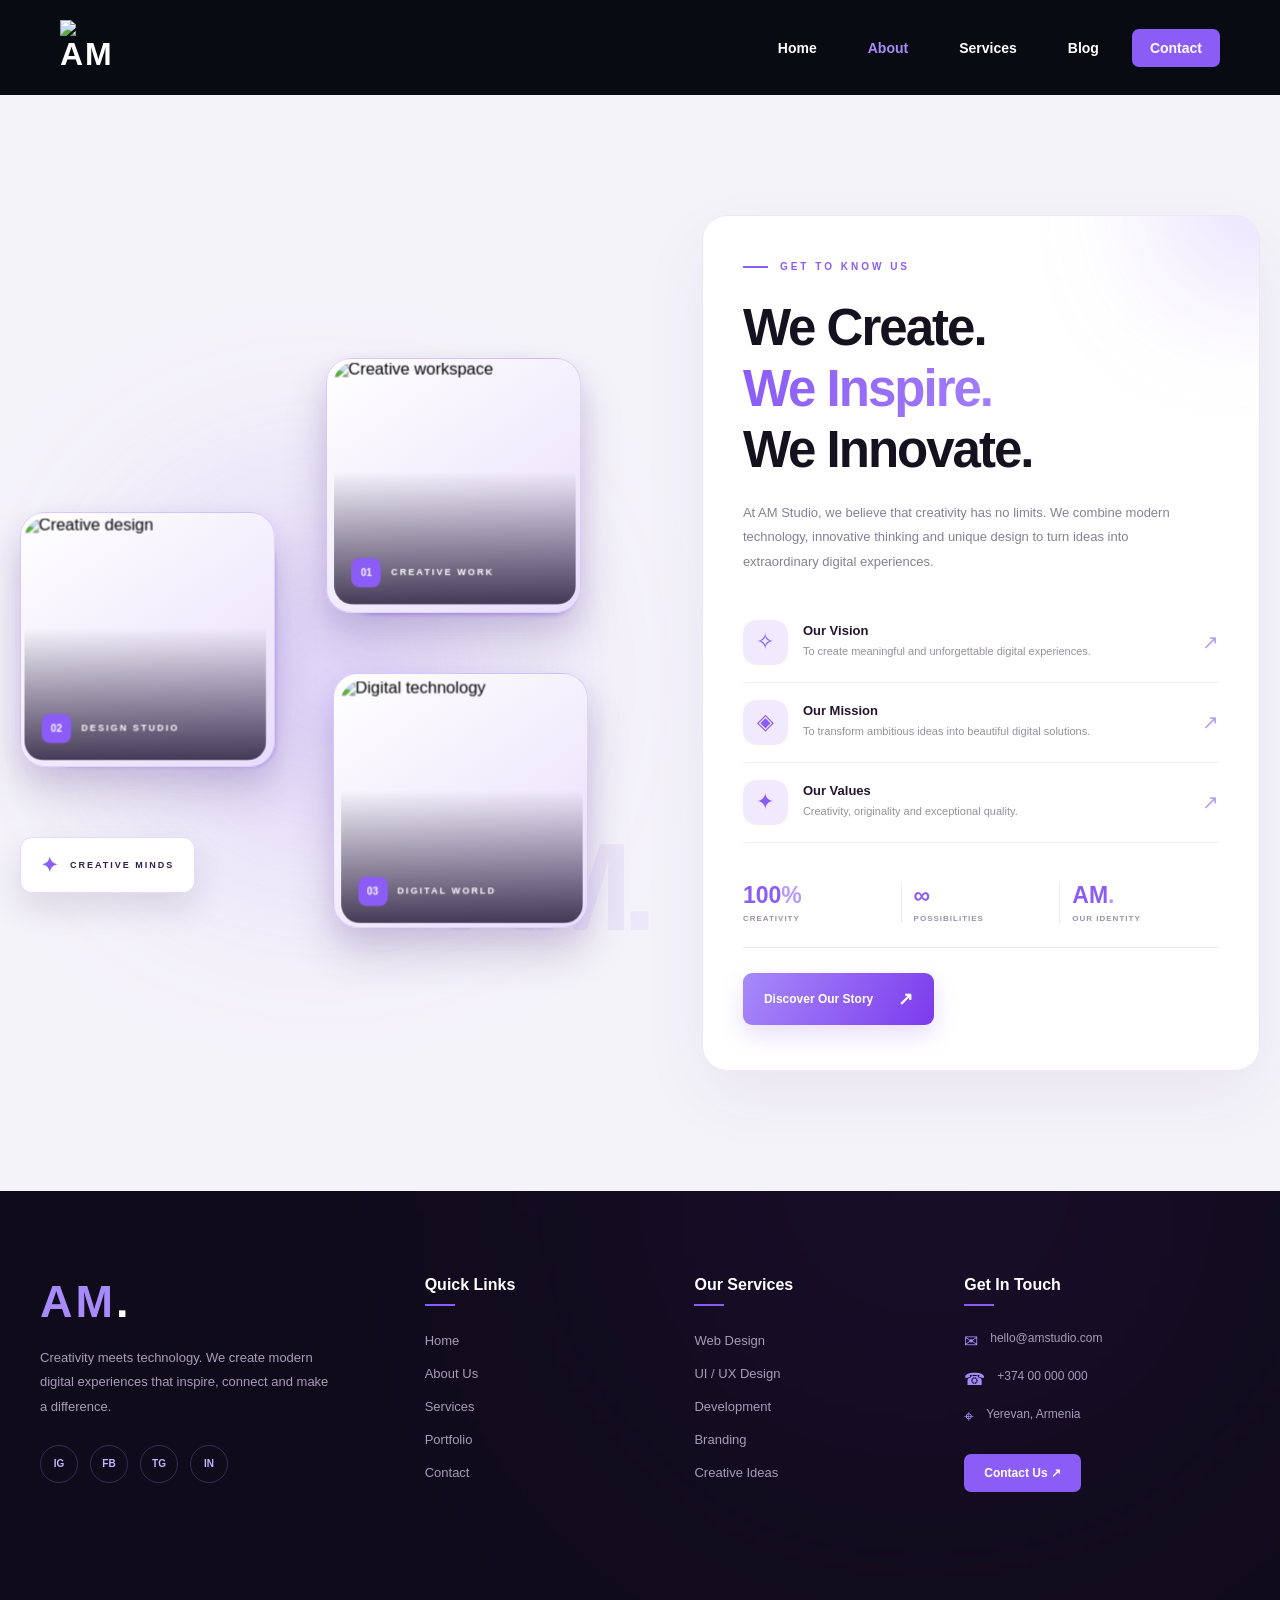
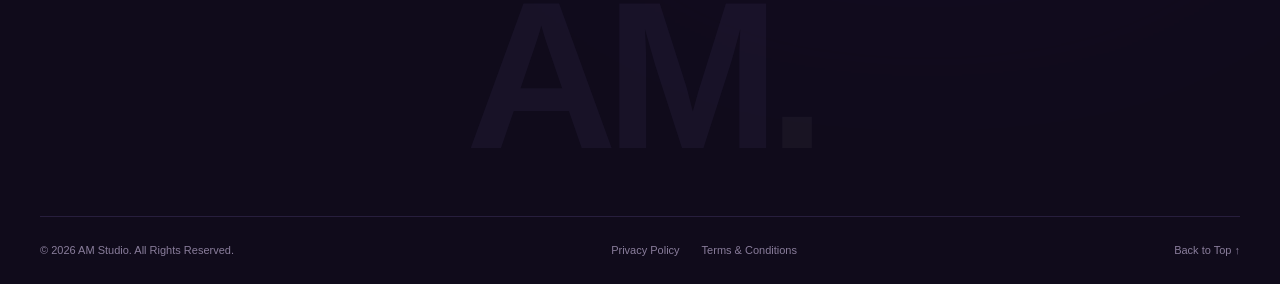
==== commit 0d1fad9e: "add new files" ====
--- a/About.html
+++ b/About.html
@@ -5,6 +5,26 @@
     <meta name="viewport" content="width=device-width, initial-scale=1.0">
     <title>AM Website</title>
     <link rel="stylesheet" href="style.css">
+    <!-- AM STUDIO LOGO -->
+
+    <link rel="icon"
+          type="image/png"
+          sizes="96x96"
+          href="./favicon-96.png">
+
+    <link rel="apple-touch-icon"
+          href="./apple-touch-icon.png">
+
+    <title>AM Studio | Creative Digital Agency</title>
+
+    <meta name="description"
+          content="AM Studio - Modern web design, development and creative digital experiences.">
+    <link rel="icon"
+          type="image/png"
+          sizes="96x96"
+          href="/favicon-96.png">
+
+    <title>AM Studio | Creative Digital Agency</title>
 </head>
 <body>
 
@@ -13,15 +33,33 @@
     <div class="container">
         <div class="row">
 
-            <div class="logo">AM<span>.</span></div>
+            <a href="index.html" class="logo">
+                <img src="./am-mark-512.png" alt="AM Studio">
+            </a>
 
             <nav>
                 <ul class="menu">
-                    <li><a href="index.html">Home</a></li>
-                    <li><a href="#"class="active" >About</a></li>
-                    <li><a href="#">Services</a></li>
-                    <li><a href="#">Blog</a></li>
-                    <li><a class="contact" href="#">Contact</a></li>
+
+                    <li>
+                        <a href="index.html">Home</a>
+                    </li>
+
+                    <li>
+                        <a class="active" href="About.html">About</a>
+                    </li>
+
+                    <li>
+                        <a href="services.html">Services</a>
+                    </li>
+
+                    <li>
+                        <a href="Blog.html">Blog</a>
+                    </li>
+
+                    <li>
+                        <a class="contact" href="Contact.html">Contact</a>
+                    </li>
+
                 </ul>
             </nav>
 
@@ -327,7 +365,7 @@
                     Yerevan, Armenia
                 </p>
 
-                <a href="#" class="footer-contact-btn">
+                <a href="Contact.html" class="footer-contact-btn">
                     Contact Us ↗
                 </a>
 
--- a/style.css
+++ b/style.css
@@ -9,11 +9,163 @@
     font-family: Arial, sans-serif;
     background: #f5f5f5;
 }
-
 header {
     background: #090b12;
     padding: 20px 0;
     box-shadow: 0 4px 15px rgba(0,0,0,0.2);
+}
+
+header .container {
+    max-width: 1200px;
+    width: 100%;
+    margin: auto;
+    padding: 0 20px;
+}
+
+header .row {
+    display: flex;
+    justify-content: space-between;
+    align-items: center;
+}
+
+header .logo {
+    color: white;
+    font-size: 32px;
+    font-weight: 900;
+}
+
+header .logo span {
+    color: #8b5cf6;
+}
+
+header .menu {
+    display: flex;
+    align-items: center;
+    gap: 20px;
+    list-style: none;
+    margin: 0;
+    padding: 0;
+}
+
+header .menu a {
+    color: white;
+    text-decoration: none;
+    font-size: 14px;
+}
+
+header .menu a.active {
+    color: #a78bfa;
+}
+
+header .menu a.contact {
+    background: #8b5cf6;
+    padding: 11px 18px;
+    border-radius: 7px;
+}
+
+@media (max-width: 600px) {
+    header .row {
+        flex-direction: column;
+        gap: 15px;
+    }
+
+    header nav {
+        width: 100%;
+    }
+
+    header .menu {
+        justify-content: center;
+        flex-wrap: wrap;
+        gap: 12px;
+    }
+}
+
+header {
+    width: 100%;
+    background: #090b12;
+    padding: 20px 0;
+    box-shadow: 0 4px 15px rgba(0,0,0,0.2);
+}
+
+header .container {
+    max-width: 1200px;
+    width: 100%;
+    margin: auto;
+    padding: 0 20px;
+}
+
+header .row {
+    display: flex;
+    justify-content: space-between;
+    align-items: center;
+    gap: 15px;
+}
+
+header .logo {
+    color: white;
+    font-size: 32px;
+    font-weight: 900;
+    text-decoration: none;
+}
+
+header .logo span {
+    color: #8b5cf6;
+}
+
+header .menu {
+    display: flex;
+    align-items: center;
+    flex-wrap: wrap;
+    justify-content: center;
+    gap: 15px;
+    list-style: none;
+    padding: 0;
+    margin: 0;
+}
+
+header .menu a {
+    color: white;
+    text-decoration: none;
+    font-size: 14px;
+    font-weight: 600;
+    transition: 0.3s;
+}
+
+header .menu a:hover,
+header .menu a.active {
+    color: #a78bfa;
+}
+
+header .menu a.contact {
+    background: #8b5cf6;
+    padding: 11px 18px;
+    border-radius: 7px;
+    color: white;
+}
+
+@media (max-width: 600px) {
+
+    header .container {
+        padding: 0 10px;
+    }
+
+    header .row {
+        flex-direction: column;
+        gap: 18px;
+    }
+
+    header nav {
+        width: 100%;
+    }
+
+    header .menu {
+        gap: 12px;
+    }
+
+    header .menu a {
+        font-size: 12px;
+    }
+
 }
 
 .container {
@@ -1357,12 +1509,25 @@
    AM PREMIUM FOOTER
 ========================== */
 
+/* ==============================
+   FOOTER MAIN
+============================== */
+
 .am-footer {
+    width: 100%;
+    max-width: 100%;
+    box-sizing: border-box;
     background: #100b1b;
     color: white;
     padding: 85px 20px 25px;
     position: relative;
     overflow: hidden;
+}
+
+.am-footer *,
+.am-footer *::before,
+.am-footer *::after {
+    box-sizing: border-box;
 }
 
 /* BACKGROUND GLOW */
@@ -1371,6 +1536,7 @@
     position: absolute;
     width: 450px;
     height: 450px;
+    max-width: 100%;
     background: #7135c7;
     filter: blur(180px);
     opacity: 0.15;
@@ -1380,23 +1546,40 @@
     animation: footerGlow 7s ease-in-out infinite alternate;
 }
 
+/* CONTAINER */
+
 .footer-container {
+    width: 100%;
     max-width: 1200px;
     margin: 0 auto;
     position: relative;
     z-index: 1;
-}
-
-/* MAIN FOOTER */
+    min-width: 0;
+}
+
+/* ==============================
+   MAIN FOOTER
+============================== */
 
 .footer-main {
     display: grid;
-    grid-template-columns: 1.5fr 1fr 1fr 1.2fr;
-    gap: 50px;
+    grid-template-columns:
+        minmax(0, 1.5fr)
+        minmax(0, 1fr)
+        minmax(0, 1fr)
+        minmax(0, 1.2fr);
+    gap: 40px;
     padding-bottom: 65px;
 }
 
-/* BRAND */
+.footer-brand,
+.footer-column {
+    min-width: 0;
+}
+
+/* ==============================
+   BRAND
+============================== */
 
 .footer-logo {
     color: #a78bfa;
@@ -1422,12 +1605,16 @@
     color: #a89bb9;
     font-size: 13px;
     line-height: 1.9;
-}
-
-/* SOCIALS */
+    overflow-wrap: anywhere;
+}
+
+/* ==============================
+   SOCIALS
+============================== */
 
 .footer-socials {
     display: flex;
+    flex-wrap: wrap;
     gap: 12px;
     margin-top: 25px;
 }
@@ -1435,6 +1622,7 @@
 .footer-socials a {
     width: 38px;
     height: 38px;
+    flex-shrink: 0;
     border: 1px solid rgba(167,139,250,0.25);
     border-radius: 50%;
     display: flex;
@@ -1455,12 +1643,14 @@
     box-shadow: 0 8px 20px rgba(139,92,246,0.3);
 }
 
-/* FOOTER COLUMNS */
+/* ==============================
+   FOOTER COLUMNS
+============================== */
 
 .footer-column h3 {
     font-size: 16px;
     color: white;
-    margin-bottom: 25px;
+    margin: 0 0 25px;
     position: relative;
 }
 
@@ -1480,6 +1670,8 @@
 
 .footer-column ul {
     list-style: none;
+    padding: 0;
+    margin: 0;
 }
 
 .footer-column li {
@@ -1491,6 +1683,7 @@
     font-size: 13px;
     text-decoration: none;
     transition: 0.3s;
+    overflow-wrap: anywhere;
 }
 
 .footer-column li a:hover {
@@ -1498,24 +1691,34 @@
     padding-left: 7px;
 }
 
-/* CONTACT */
+/* ==============================
+   CONTACT
+============================== */
+
+.footer-contact {
+    min-width: 0;
+}
 
 .footer-contact p {
     color: #a89bb9;
     font-size: 12px;
     margin-bottom: 17px;
     display: flex;
-    align-items: center;
+    align-items: flex-start;
     gap: 12px;
+    overflow-wrap: anywhere;
+    min-width: 0;
 }
 
 .footer-contact p span {
     color: #a78bfa;
     font-size: 17px;
+    flex-shrink: 0;
 }
 
 .footer-contact-btn {
     display: inline-block;
+    max-width: 100%;
     margin-top: 10px;
     padding: 12px 20px;
     background: #8b5cf6;
@@ -1533,42 +1736,55 @@
     box-shadow: 0 8px 20px rgba(139,92,246,0.3);
 }
 
-/* BIG BRAND */
+/* ==============================
+   BIG BRAND
+============================== */
 
 .footer-big-text {
+    width: 100%;
+    max-width: 100%;
     text-align: center;
-    font-size: clamp(100px, 18vw, 210px);
+    font-size: clamp(80px, 18vw, 210px);
     font-weight: 900;
-    letter-spacing: -12px;
+    letter-spacing: clamp(-12px, -1vw, -3px);
     line-height: 1;
     color: rgba(167,139,250,0.055);
     border-bottom: 1px solid rgba(167,139,250,0.15);
     padding: 10px 0 35px;
     user-select: none;
     pointer-events: none;
+    white-space: nowrap;
+    overflow: hidden;
 }
 
 .footer-big-text span {
     color: rgba(255,255,255,0.04);
 }
 
-/* BOTTOM */
+/* ==============================
+   BOTTOM
+============================== */
 
 .footer-bottom {
     display: flex;
     justify-content: space-between;
     align-items: center;
+    flex-wrap: wrap;
     gap: 20px;
     padding-top: 25px;
+    min-width: 0;
 }
 
 .footer-bottom p {
     color: #897d9b;
     font-size: 11px;
+    margin: 0;
+    line-height: 1.6;
 }
 
 .footer-bottom-links {
     display: flex;
+    flex-wrap: wrap;
     gap: 22px;
 }
 
@@ -1583,6 +1799,162 @@
 .footer-bottom-links a:hover,
 .back-top:hover {
     color: #c4b5fd;
+}
+
+.back-top {
+    white-space: nowrap;
+}
+
+/* ==============================
+   TABLET RESPONSIVE
+============================== */
+
+@media (max-width: 900px) {
+
+    .footer-main {
+        grid-template-columns: repeat(2, minmax(0, 1fr));
+        gap: 40px 30px;
+    }
+
+    .footer-brand {
+        grid-column: 1 / -1;
+    }
+
+    .footer-brand p {
+        max-width: 400px;
+    }
+
+    .footer-bottom {
+        justify-content: center;
+        text-align: center;
+    }
+
+}
+
+/* ==============================
+   MOBILE RESPONSIVE
+============================== */
+
+@media (max-width: 600px) {
+
+    .am-footer {
+        padding: 55px 16px 22px;
+    }
+
+    .footer-container {
+        width: 100%;
+    }
+
+    .footer-main {
+        grid-template-columns: repeat(2, minmax(0, 1fr));
+        gap: 35px 15px;
+        padding-bottom: 40px;
+    }
+
+    /* BRAND */
+
+    .footer-brand {
+        grid-column: 1 / -1;
+    }
+
+    .footer-logo {
+        font-size: 38px;
+    }
+
+    .footer-brand p {
+        max-width: 100%;
+        font-size: 13px;
+    }
+
+    /* SOCIALS */
+
+    .footer-socials {
+        gap: 10px;
+    }
+
+    /* COLUMNS */
+
+    .footer-column h3 {
+        font-size: 14px;
+        margin-bottom: 20px;
+    }
+
+    .footer-column li {
+        margin-bottom: 13px;
+    }
+
+    .footer-column li a {
+        font-size: 12px;
+    }
+
+    /* CONTACT */
+
+    .footer-contact {
+        grid-column: 1 / -1;
+    }
+
+    .footer-contact p {
+        font-size: 12px;
+    }
+
+    /* BIG BRAND */
+
+    .footer-big-text {
+        font-size: clamp(65px, 25vw, 120px);
+        letter-spacing: -5px;
+        padding: 10px 0 30px;
+    }
+
+    /* BOTTOM */
+
+    .footer-bottom {
+        flex-direction: column;
+        justify-content: center;
+        align-items: center;
+        text-align: center;
+        gap: 18px;
+        padding-top: 22px;
+    }
+
+    .footer-bottom-links {
+        justify-content: center;
+        gap: 15px;
+    }
+
+}
+
+/* ==============================
+   SMALL PHONES
+============================== */
+
+@media (max-width: 360px) {
+
+    .am-footer {
+        padding-left: 14px;
+        padding-right: 14px;
+    }
+
+    .footer-main {
+        gap: 30px 12px;
+    }
+
+    .footer-column h3 {
+        font-size: 13px;
+    }
+
+    .footer-column li a {
+        font-size: 11px;
+    }
+
+    .footer-bottom-links {
+        gap: 10px;
+        justify-content: center;
+    }
+
+    .footer-bottom-links a {
+        font-size: 10px;
+    }
+
 }
 
 /* ANIMATION */
@@ -2412,3 +2784,2454 @@
     }
 
 }
+
+/* =========================
+   SERVICES HERO
+========================= */
+
+.services-hero {
+    position: relative;
+    width: 100%;
+    min-height: 520px;
+    background: #100b1b;
+    display: flex;
+    align-items: center;
+    justify-content: center;
+    padding: 80px 20px;
+    overflow: hidden;
+    text-align: center;
+}
+
+.services-hero-content {
+    position: relative;
+    z-index: 2;
+    max-width: 750px;
+}
+
+.services-label {
+    display: inline-block;
+    color: #a78bfa;
+    font-size: 13px;
+    font-weight: bold;
+    letter-spacing: 4px;
+    margin-bottom: 25px;
+}
+
+.services-hero h1 {
+    color: white;
+    font-size: clamp(45px, 7vw, 85px);
+    font-weight: 900;
+    margin: 0 0 25px;
+    letter-spacing: -3px;
+}
+
+.services-hero h1 span {
+    color: #a78bfa;
+}
+
+.services-hero-content p {
+    color: #a89bb9;
+    font-size: 16px;
+    line-height: 1.9;
+    max-width: 580px;
+    margin: 0 auto 35px;
+}
+
+.services-hero-buttons {
+    display: flex;
+    justify-content: center;
+    align-items: center;
+    flex-wrap: wrap;
+    gap: 18px;
+}
+
+.services-btn {
+    display: inline-block;
+    padding: 15px 25px;
+    background: #8b5cf6;
+    color: white;
+    text-decoration: none;
+    border-radius: 7px;
+    font-size: 14px;
+    font-weight: bold;
+    transition: 0.3s;
+}
+
+.services-btn:hover {
+    background: #a78bfa;
+    transform: translateY(-4px);
+    box-shadow: 0 8px 25px rgba(139,92,246,0.3);
+}
+
+.services-link {
+    color: white;
+    text-decoration: none;
+    font-size: 14px;
+    font-weight: bold;
+    transition: 0.3s;
+}
+
+.services-link:hover {
+    color: #a78bfa;
+}
+
+.services-hero-glow {
+    position: absolute;
+    width: 400px;
+    height: 400px;
+    background: #7135c7;
+    filter: blur(170px);
+    opacity: 0.18;
+    top: 10%;
+    left: 50%;
+    transform: translateX(-50%);
+    pointer-events: none;
+}
+
+/* MOBILE */
+
+@media (max-width: 600px) {
+
+    .services-hero {
+        min-height: 460px;
+        padding: 65px 18px;
+    }
+
+    .services-hero h1 {
+        font-size: 48px;
+        letter-spacing: -2px;
+    }
+
+    .services-hero-content p {
+        font-size: 14px;
+    }
+
+    .services-hero-buttons {
+        flex-direction: column;
+        gap: 22px;
+    }
+
+}
+
+/* ==============================
+   SERVICES SECTION
+============================== */
+
+.services-section {
+    width: 100%;
+    background: #100b1b;
+    padding: 90px 25px;
+    overflow: hidden;
+}
+
+/* SECTION HEADER */
+
+.services-section-header {
+    max-width: 650px;
+    margin: 0 auto 55px;
+    text-align: center;
+}
+
+.services-section-header h2 {
+    color: white;
+    font-size: clamp(35px, 5vw, 55px);
+    font-weight: 900;
+    margin: 15px 0;
+    letter-spacing: -2px;
+}
+
+.services-section-header h2 span {
+    color: #a78bfa;
+}
+
+.services-section-header p {
+    color: #a89bb9;
+    font-size: 14px;
+    line-height: 1.9;
+}
+
+/* SERVICES GRID */
+
+.services-grid {
+    width: 100%;
+    max-width: 1200px;
+    margin: 0 auto;
+    display: grid;
+    grid-template-columns: repeat(3, minmax(0, 1fr));
+    gap: 22px;
+}
+
+/* SERVICE CARD */
+
+.service-card {
+    position: relative;
+    min-width: 0;
+    padding: 30px;
+    background: linear-gradient(
+            145deg,
+            #1a1229,
+            #120d1e
+    );
+    border: 1px solid rgba(167,139,250,0.13);
+    border-radius: 14px;
+    transition: 0.4s ease;
+    overflow: hidden;
+}
+
+/* CARD HOVER */
+
+.service-card:hover {
+    transform: translateY(-9px);
+    border-color: rgba(167,139,250,0.6);
+    box-shadow: 0 15px 35px rgba(139,92,246,0.12);
+}
+
+/* CARD TOP */
+
+.service-card-top {
+    display: flex;
+    justify-content: space-between;
+    align-items: center;
+    margin-bottom: 35px;
+}
+
+.service-number {
+    color: #76638f;
+    font-size: 13px;
+    font-weight: bold;
+    letter-spacing: 2px;
+}
+
+.service-icon {
+    width: 52px;
+    height: 52px;
+    display: flex;
+    justify-content: center;
+    align-items: center;
+    background: rgba(139,92,246,0.13);
+    border: 1px solid rgba(167,139,250,0.2);
+    border-radius: 12px;
+    color: #b69aff;
+    font-size: 25px;
+    transition: 0.4s;
+}
+
+.service-card:hover .service-icon {
+    background: #8b5cf6;
+    color: white;
+    transform: rotate(8deg) scale(1.05);
+}
+
+/* CARD TITLE */
+
+.service-card h3 {
+    color: white;
+    font-size: 20px;
+    font-weight: 700;
+    margin: 0 0 15px;
+}
+
+/* CARD TEXT */
+
+.service-card p {
+    color: #a89bb9;
+    font-size: 13px;
+    line-height: 1.9;
+    margin: 0 0 25px;
+    overflow-wrap: anywhere;
+}
+
+/* CARD LINK */
+
+.service-card a {
+    display: inline-flex;
+    align-items: center;
+    gap: 9px;
+    color: #b69aff;
+    font-size: 13px;
+    font-weight: bold;
+    text-decoration: none;
+    transition: 0.3s;
+}
+
+.service-card a span {
+    font-size: 18px;
+    transition: 0.3s;
+}
+
+.service-card a:hover {
+    color: white;
+}
+
+.service-card a:hover span {
+    transform: translate(4px, -4px);
+}
+
+
+/* ==============================
+   TABLET
+============================== */
+
+@media (max-width: 900px) {
+
+    .services-grid {
+        grid-template-columns: repeat(2, minmax(0, 1fr));
+    }
+
+    .services-section {
+        padding: 75px 20px;
+    }
+
+}
+
+
+/* ==============================
+   MOBILE
+============================== */
+
+@media (max-width: 600px) {
+
+    .services-section {
+        padding: 65px 18px;
+    }
+
+    .services-section-header {
+        margin-bottom: 35px;
+    }
+
+    .services-section-header h2 {
+        font-size: 36px;
+    }
+
+    .services-grid {
+        grid-template-columns: minmax(0, 1fr);
+        gap: 18px;
+    }
+
+    .service-card {
+        padding: 25px;
+    }
+
+    .service-card h3 {
+        font-size: 19px;
+    }
+
+}
+
+/* ==============================
+   HOW WE WORK SECTION
+============================== */
+
+.work-section {
+    width: 100%;
+    background: #0c0815;
+    padding: 95px 25px;
+    overflow: hidden;
+}
+
+/* SECTION HEADER */
+
+.work-header {
+    max-width: 650px;
+    margin: 0 auto 60px;
+    text-align: center;
+}
+
+.work-header h2 {
+    color: white;
+    font-size: clamp(35px, 5vw, 55px);
+    font-weight: 900;
+    margin: 15px 0;
+    letter-spacing: -2px;
+}
+
+.work-header h2 span {
+    color: #a78bfa;
+}
+
+.work-header p {
+    color: #a89bb9;
+    font-size: 14px;
+    line-height: 1.9;
+}
+
+/* WORK GRID */
+
+.work-steps {
+    width: 100%;
+    max-width: 1200px;
+    margin: 0 auto;
+    display: grid;
+    grid-template-columns: repeat(4, minmax(0, 1fr));
+    gap: 20px;
+}
+
+/* WORK CARD */
+
+.work-card {
+    position: relative;
+    min-width: 0;
+    padding: 28px 23px;
+    background: linear-gradient(
+            145deg,
+            #1a1229,
+            #110b1d
+    );
+    border: 1px solid rgba(167,139,250,0.14);
+    border-radius: 14px;
+    transition: 0.4s ease;
+}
+
+.work-card:hover {
+    transform: translateY(-8px);
+    border-color: #8b5cf6;
+    box-shadow: 0 15px 35px rgba(139,92,246,0.12);
+}
+
+/* CARD TOP */
+
+.work-card-top {
+    display: flex;
+    justify-content: space-between;
+    align-items: center;
+    margin-bottom: 35px;
+}
+
+.work-number {
+    color: #8b5cf6;
+    font-size: 14px;
+    font-weight: 900;
+    letter-spacing: 2px;
+}
+
+.work-icon {
+    width: 50px;
+    height: 50px;
+    display: flex;
+    align-items: center;
+    justify-content: center;
+    background: rgba(139,92,246,0.13);
+    border: 1px solid rgba(167,139,250,0.2);
+    border-radius: 12px;
+    color: #b69aff;
+    font-size: 25px;
+    transition: 0.4s;
+}
+
+.work-card:hover .work-icon {
+    background: #8b5cf6;
+    color: white;
+    transform: rotate(8deg);
+}
+
+/* CARD TITLE */
+
+.work-card h3 {
+    color: white;
+    font-size: 19px;
+    font-weight: 700;
+    margin: 0 0 15px;
+}
+
+/* CARD DESCRIPTION */
+
+.work-card p {
+    color: #a89bb9;
+    font-size: 13px;
+    line-height: 1.9;
+    margin: 0 0 25px;
+}
+
+/* CARD BOTTOM */
+
+.work-bottom {
+    display: inline-block;
+    color: #8b5cf6;
+    font-size: 10px;
+    font-weight: 900;
+    letter-spacing: 2px;
+    border-top: 1px solid rgba(167,139,250,0.15);
+    padding-top: 17px;
+    width: 100%;
+}
+
+/* ==============================
+   TABLET
+============================== */
+
+@media (max-width: 900px) {
+
+    .work-steps {
+        grid-template-columns: repeat(2, minmax(0, 1fr));
+        gap: 20px;
+    }
+
+}
+
+/* ==============================
+   MOBILE
+============================== */
+
+@media (max-width: 600px) {
+
+    .work-section {
+        padding: 65px 18px;
+    }
+
+    .work-header {
+        margin-bottom: 35px;
+    }
+
+    .work-header h2 {
+        font-size: 36px;
+    }
+
+    .work-steps {
+        grid-template-columns: minmax(0, 1fr);
+        gap: 18px;
+    }
+
+    .work-card {
+        padding: 25px;
+    }
+
+}
+
+/* ==============================
+   CONTACT CTA SECTION
+============================== */
+
+.services-cta {
+    position: relative;
+    width: 100%;
+    background: #100b1b;
+    padding: 100px 20px;
+    overflow: hidden;
+    text-align: center;
+    border-top: 1px solid rgba(167,139,250,0.08);
+}
+
+.cta-content {
+    position: relative;
+    z-index: 2;
+    max-width: 750px;
+    margin: 0 auto;
+}
+
+/* LABEL */
+
+.cta-label {
+    display: inline-block;
+    color: #a78bfa;
+    font-size: 12px;
+    font-weight: bold;
+    letter-spacing: 3px;
+    margin-bottom: 25px;
+}
+
+/* TITLE */
+
+.cta-content h2 {
+    color: white;
+    font-size: clamp(42px, 7vw, 75px);
+    font-weight: 900;
+    line-height: 1.15;
+    letter-spacing: -3px;
+    margin: 0 0 25px;
+}
+
+.cta-content h2 span {
+    color: #a78bfa;
+}
+
+/* DESCRIPTION */
+
+.cta-content p {
+    color: #a89bb9;
+    font-size: 15px;
+    line-height: 1.9;
+    max-width: 500px;
+    margin: 0 auto 35px;
+}
+
+/* BUTTON */
+
+.cta-button {
+    display: inline-flex;
+    align-items: center;
+    justify-content: center;
+    gap: 15px;
+    padding: 16px 30px;
+    background: #8b5cf6;
+    border: 1px solid #8b5cf6;
+    border-radius: 8px;
+    color: white;
+    font-size: 14px;
+    font-weight: bold;
+    text-decoration: none;
+    transition: 0.35s ease;
+}
+
+.cta-button span {
+    font-size: 19px;
+    transition: 0.3s;
+}
+
+.cta-button:hover {
+    background: #a78bfa;
+    border-color: #a78bfa;
+    transform: translateY(-5px);
+    box-shadow: 0 10px 30px rgba(139,92,246,0.3);
+}
+
+.cta-button:hover span {
+    transform: translate(4px, -4px);
+}
+
+/* BACKGROUND GLOW */
+
+.cta-glow {
+    position: absolute;
+    width: 400px;
+    height: 400px;
+    background: #7135c7;
+    filter: blur(170px);
+    opacity: 0.18;
+    top: 50%;
+    left: 50%;
+    transform: translate(-50%, -50%);
+    pointer-events: none;
+}
+
+/* ==============================
+   MOBILE
+============================== */
+
+@media (max-width: 600px) {
+
+    .services-cta {
+        padding: 75px 18px;
+    }
+
+    .cta-content h2 {
+        font-size: 43px;
+        letter-spacing: -2px;
+    }
+
+    .cta-content p {
+        font-size: 13px;
+    }
+
+    .cta-label {
+        font-size: 10px;
+        letter-spacing: 2px;
+    }
+
+    .cta-button {
+        padding: 14px 24px;
+    }
+
+}
+
+/* ==============================
+   BLOG HERO
+============================== */
+
+.blog-hero {
+    position: relative;
+    width: 100%;
+    min-height: 620px;
+    background: #100b1b;
+    padding: 90px 25px 35px;
+    overflow: hidden;
+}
+
+/* CONTAINER */
+
+.blog-hero-container {
+    position: relative;
+    z-index: 2;
+    width: 100%;
+    max-width: 1200px;
+    min-height: 470px;
+    margin: 0 auto;
+
+    display: grid;
+    grid-template-columns: 1.2fr 0.8fr;
+    align-items: center;
+    gap: 40px;
+}
+
+/* LABEL */
+
+.blog-label {
+    display: inline-block;
+    color: #a78bfa;
+    font-size: 12px;
+    font-weight: bold;
+    letter-spacing: 4px;
+    margin-bottom: 25px;
+}
+
+/* TITLE */
+
+.blog-hero-content h1 {
+    color: white;
+    font-size: clamp(42px, 5.5vw, 70px);
+    font-weight: 900;
+    line-height: 1.12;
+    letter-spacing: -3px;
+    margin: 0 0 25px;
+}
+
+.blog-hero-content h1 span {
+    color: #a78bfa;
+}
+
+/* DESCRIPTION */
+
+.blog-hero-content p {
+    color: #a89bb9;
+    font-size: 15px;
+    line-height: 1.9;
+    max-width: 500px;
+    margin-bottom: 32px;
+}
+
+/* BUTTONS */
+
+.blog-hero-buttons {
+    display: flex;
+    align-items: center;
+    flex-wrap: wrap;
+    gap: 20px;
+}
+
+.blog-main-btn {
+    display: inline-block;
+    padding: 15px 24px;
+    background: #8b5cf6;
+    color: white;
+    border-radius: 7px;
+    text-decoration: none;
+    font-size: 13px;
+    font-weight: bold;
+    transition: 0.3s;
+}
+
+.blog-main-btn:hover {
+    background: #a78bfa;
+    transform: translateY(-4px);
+    box-shadow: 0 8px 25px rgba(139,92,246,0.3);
+}
+
+.blog-secondary-btn {
+    color: #c4b5fd;
+    text-decoration: none;
+    font-size: 13px;
+    font-weight: bold;
+    transition: 0.3s;
+}
+
+.blog-secondary-btn:hover {
+    color: white;
+}
+
+/* ==============================
+   RIGHT VISUAL
+============================== */
+
+.blog-hero-visual {
+    position: relative;
+    min-width: 0;
+    min-height: 390px;
+
+    display: flex;
+    justify-content: center;
+    align-items: center;
+}
+
+.blog-visual-circle {
+    position: absolute;
+    width: 300px;
+    height: 300px;
+    background: #7135c7;
+    filter: blur(120px);
+    opacity: 0.25;
+    border-radius: 50%;
+}
+
+/* VISUAL CARD */
+
+.blog-visual-card {
+    position: relative;
+    z-index: 2;
+    width: 310px;
+    max-width: 90%;
+    min-height: 340px;
+    padding: 30px;
+
+    background: linear-gradient(
+            145deg,
+            #26183b,
+            #130d20
+    );
+
+    border: 1px solid rgba(167,139,250,0.3);
+    border-radius: 18px;
+
+    box-shadow: 0 25px 70px rgba(0,0,0,0.3);
+
+    transform: rotate(-5deg);
+    transition: 0.4s;
+}
+
+.blog-visual-card:hover {
+    transform: rotate(0deg) translateY(-8px);
+}
+
+.visual-small-label {
+    color: #a78bfa;
+    font-size: 9px;
+    font-weight: bold;
+    letter-spacing: 3px;
+}
+
+.visual-logo {
+    color: white;
+    font-size: 75px;
+    font-weight: 900;
+    letter-spacing: -5px;
+    margin: 40px 0 15px;
+}
+
+.visual-logo span {
+    color: #a78bfa;
+}
+
+.visual-line {
+    width: 65px;
+    height: 3px;
+    background: #8b5cf6;
+    margin-bottom: 25px;
+}
+
+.blog-visual-card h3 {
+    color: white;
+    font-size: 25px;
+    line-height: 1.3;
+    margin-bottom: 18px;
+}
+
+.blog-visual-card p {
+    color: #a89bb9;
+    font-size: 10px;
+    letter-spacing: 2px;
+}
+
+.visual-number {
+    display: block;
+    color: #76638f;
+    font-size: 10px;
+    margin-top: 25px;
+}
+
+/* DECORATIONS */
+
+.visual-decoration {
+    position: absolute;
+    border: 1px solid rgba(167,139,250,0.3);
+    border-radius: 50%;
+}
+
+.decoration-one {
+    width: 80px;
+    height: 80px;
+    top: 25px;
+    right: 5%;
+}
+
+.decoration-two {
+    width: 45px;
+    height: 45px;
+    bottom: 25px;
+    left: 5%;
+}
+
+/* BACKGROUND GLOW */
+
+.blog-hero-glow {
+    position: absolute;
+    width: 400px;
+    height: 400px;
+    background: #7135c7;
+    filter: blur(170px);
+    opacity: 0.12;
+    top: -200px;
+    left: 10%;
+    pointer-events: none;
+}
+
+/* BOTTOM */
+
+.blog-hero-bottom {
+    position: relative;
+    z-index: 2;
+    max-width: 1200px;
+    margin: 35px auto 0;
+    padding-top: 22px;
+    border-top: 1px solid rgba(167,139,250,0.15);
+
+    display: flex;
+    justify-content: space-between;
+    align-items: center;
+    gap: 15px;
+}
+
+.blog-hero-bottom span,
+.blog-hero-bottom a {
+    color: #897d9b;
+    font-size: 10px;
+    letter-spacing: 2px;
+    text-decoration: none;
+}
+
+.blog-hero-bottom a:hover {
+    color: #a78bfa;
+}
+
+/* ==============================
+   TABLET
+============================== */
+
+@media (max-width: 900px) {
+
+    .blog-hero-container {
+        grid-template-columns: 1fr 0.8fr;
+        gap: 20px;
+    }
+
+    .blog-hero-content h1 {
+        font-size: 48px;
+    }
+
+    .blog-visual-card {
+        padding: 25px;
+    }
+
+}
+
+/* ==============================
+   MOBILE
+============================== */
+
+@media (max-width: 600px) {
+
+    .blog-hero {
+        padding: 65px 18px 25px;
+    }
+
+    .blog-hero-container {
+        grid-template-columns: minmax(0, 1fr);
+        gap: 20px;
+        text-align: center;
+    }
+
+    .blog-hero-content h1 {
+        font-size: 43px;
+        letter-spacing: -2px;
+    }
+
+    .blog-hero-content p {
+        font-size: 13px;
+        margin-left: auto;
+        margin-right: auto;
+    }
+
+    .blog-hero-buttons {
+        justify-content: center;
+        gap: 18px;
+    }
+
+    .blog-hero-visual {
+        min-height: 370px;
+    }
+
+    .blog-visual-card {
+        min-height: 320px;
+        width: 280px;
+    }
+
+    .blog-hero-bottom {
+        flex-direction: column;
+        text-align: center;
+        gap: 12px;
+    }
+
+}
+
+/* SMALL MOBILE */
+
+@media (max-width: 360px) {
+
+    .blog-hero-content h1 {
+        font-size: 36px;
+    }
+
+    .blog-visual-card {
+        width: 250px;
+    }
+
+}
+/* ==============================
+   FEATURED ARTICLE
+============================== */
+
+.featured-section {
+    width: 100%;
+    background: #100b1b;
+    padding: 85px 25px;
+    overflow: hidden;
+}
+
+/* SECTION HEADER */
+
+.featured-header {
+    width: 100%;
+    max-width: 1200px;
+    margin: 0 auto 35px;
+
+    display: flex;
+    justify-content: space-between;
+    align-items: center;
+    gap: 20px;
+}
+
+.featured-header h2 {
+    color: white;
+    font-size: clamp(32px, 5vw, 48px);
+    font-weight: 900;
+    margin: 15px 0 0;
+    letter-spacing: -2px;
+}
+
+.featured-header h2 span {
+    color: #a78bfa;
+}
+
+.featured-tag {
+    color: #a78bfa;
+    border: 1px solid rgba(167,139,250,0.3);
+    padding: 10px 16px;
+    border-radius: 30px;
+    font-size: 10px;
+    font-weight: bold;
+    letter-spacing: 2px;
+}
+
+/* FEATURED CARD */
+
+.featured-card {
+    width: 100%;
+    max-width: 1200px;
+    margin: 0 auto;
+
+    display: grid;
+    grid-template-columns: 1fr 1fr;
+
+    background: linear-gradient(
+            145deg,
+            #1b1329,
+            #120d1e
+    );
+
+    border: 1px solid rgba(167,139,250,0.15);
+    border-radius: 16px;
+    overflow: hidden;
+
+    transition: 0.4s ease;
+}
+
+.featured-card:hover {
+    border-color: rgba(167,139,250,0.45);
+    box-shadow: 0 15px 45px rgba(139,92,246,0.1);
+}
+
+/* ARTICLE IMAGE */
+
+.featured-image {
+    position: relative;
+    min-width: 0;
+    min-height: 420px;
+
+    display: flex;
+    align-items: center;
+    justify-content: center;
+
+    background:
+            radial-gradient(
+                    circle at 70% 30%,
+                    rgba(139,92,246,0.4),
+                    transparent 45%
+            ),
+            linear-gradient(
+                    135deg,
+                    #33204f,
+                    #100b1b
+            );
+
+    overflow: hidden;
+}
+
+.featured-image-glow {
+    position: absolute;
+    width: 280px;
+    height: 280px;
+    background: #8b5cf6;
+    filter: blur(120px);
+    opacity: 0.2;
+}
+
+.featured-image-content {
+    position: relative;
+    z-index: 2;
+    text-align: left;
+    padding: 35px;
+}
+
+.featured-image-content > span {
+    color: #c4b5fd;
+    font-size: 11px;
+    font-weight: bold;
+    letter-spacing: 4px;
+}
+
+.featured-image-content h3 {
+    color: white;
+    font-size: clamp(48px, 6vw, 75px);
+    font-weight: 900;
+    line-height: 0.95;
+    letter-spacing: -4px;
+    margin: 35px 0;
+}
+
+.featured-image-line {
+    width: 65px;
+    height: 3px;
+    background: #a78bfa;
+    margin-bottom: 18px;
+}
+
+.featured-image-content p {
+    color: #c4b5fd;
+    font-size: 10px;
+    letter-spacing: 2px;
+}
+
+.featured-image-number {
+    position: absolute;
+    right: 25px;
+    bottom: 20px;
+    color: rgba(255,255,255,0.13);
+    font-size: 65px;
+    font-weight: 900;
+}
+
+/* ARTICLE CONTENT */
+
+.featured-content {
+    min-width: 0;
+    padding: 45px;
+
+    display: flex;
+    flex-direction: column;
+    align-items: flex-start;
+    justify-content: center;
+}
+
+.featured-meta {
+    display: flex;
+    align-items: center;
+    flex-wrap: wrap;
+    gap: 12px;
+    color: #a78bfa;
+    font-size: 10px;
+    font-weight: bold;
+    letter-spacing: 2px;
+}
+
+.featured-content h3 {
+    color: white;
+    font-size: clamp(25px, 3vw, 35px);
+    font-weight: 800;
+    line-height: 1.35;
+    margin: 25px 0 18px;
+    overflow-wrap: anywhere;
+}
+
+.featured-content > p {
+    color: #a89bb9;
+    font-size: 13px;
+    line-height: 1.9;
+    margin-bottom: 25px;
+}
+
+/* AUTHOR */
+
+.featured-author {
+    display: flex;
+    align-items: center;
+    gap: 13px;
+    margin-bottom: 27px;
+}
+
+.author-avatar {
+    width: 45px;
+    height: 45px;
+    flex-shrink: 0;
+
+    display: flex;
+    align-items: center;
+    justify-content: center;
+
+    background: #8b5cf6;
+    border-radius: 50%;
+
+    color: white;
+    font-size: 13px;
+    font-weight: 900;
+}
+
+.author-info h4 {
+    color: white;
+    font-size: 13px;
+    margin: 0 0 5px;
+}
+
+.author-info span {
+    color: #897d9b;
+    font-size: 11px;
+}
+
+/* READ BUTTON */
+
+.featured-read-btn {
+    display: inline-flex;
+    align-items: center;
+    gap: 12px;
+
+    padding: 13px 21px;
+
+    background: #8b5cf6;
+    border-radius: 7px;
+
+    color: white;
+    font-size: 12px;
+    font-weight: bold;
+    text-decoration: none;
+
+    transition: 0.3s;
+}
+
+.featured-read-btn span {
+    font-size: 17px;
+}
+
+.featured-read-btn:hover {
+    background: #a78bfa;
+    transform: translateY(-4px);
+    box-shadow: 0 8px 20px rgba(139,92,246,0.25);
+}
+
+/* ==============================
+   TABLET
+============================== */
+
+@media (max-width: 900px) {
+
+    .featured-card {
+        grid-template-columns: 1fr;
+    }
+
+    .featured-image {
+        min-height: 350px;
+    }
+
+    .featured-content {
+        padding: 35px;
+    }
+
+}
+
+/* ==============================
+   MOBILE
+============================== */
+
+@media (max-width: 600px) {
+
+    .featured-section {
+        padding: 65px 18px;
+    }
+
+    .featured-header {
+        align-items: flex-start;
+        flex-direction: column;
+    }
+
+    .featured-tag {
+        font-size: 9px;
+    }
+
+    .featured-image {
+        min-height: 300px;
+    }
+
+    .featured-image-content {
+        padding: 25px;
+    }
+
+    .featured-image-content h3 {
+        font-size: 57px;
+    }
+
+    .featured-content {
+        padding: 25px 20px;
+    }
+
+    .featured-content h3 {
+        font-size: 25px;
+    }
+
+    .featured-content > p {
+        font-size: 12px;
+    }
+
+}
+/* ==============================
+   LATEST ARTICLES SECTION
+============================== */
+
+.latest-section {
+    width: 100%;
+    background: #100b1b;
+    padding: 85px 25px;
+    overflow: hidden;
+}
+
+/* SECTION HEADER */
+
+.latest-header {
+    width: 100%;
+    max-width: 1200px;
+    margin: 0 auto 40px;
+
+    display: flex;
+    justify-content: space-between;
+    align-items: flex-end;
+    gap: 20px;
+}
+
+.latest-header h2 {
+    color: white;
+    font-size: clamp(35px, 5vw, 50px);
+    font-weight: 900;
+    margin: 15px 0;
+    letter-spacing: -2px;
+}
+
+.latest-header h2 span {
+    color: #a78bfa;
+}
+
+.latest-header p {
+    color: #a89bb9;
+    font-size: 13px;
+    line-height: 1.8;
+}
+
+.latest-count {
+    color: #a78bfa;
+    border: 1px solid rgba(167,139,250,0.3);
+    border-radius: 30px;
+    padding: 10px 16px;
+    font-size: 10px;
+    font-weight: bold;
+    letter-spacing: 2px;
+    white-space: nowrap;
+}
+
+/* ARTICLES GRID */
+
+.articles-grid {
+    width: 100%;
+    max-width: 1200px;
+    margin: 0 auto;
+
+    display: grid;
+    grid-template-columns: repeat(3, minmax(0, 1fr));
+    gap: 25px;
+}
+
+/* ARTICLE CARD */
+
+.article-card {
+    min-width: 0;
+    background: #191225;
+    border: 1px solid rgba(167,139,250,0.13);
+    border-radius: 13px;
+    overflow: hidden;
+    transition: 0.4s ease;
+}
+
+.article-card:hover {
+    transform: translateY(-8px);
+    border-color: rgba(167,139,250,0.55);
+    box-shadow: 0 15px 35px rgba(139,92,246,0.12);
+}
+
+/* ARTICLE ART */
+
+.article-art {
+    position: relative;
+    min-width: 0;
+    aspect-ratio: 16 / 10;
+    padding: 22px;
+
+    display: flex;
+    flex-direction: column;
+    justify-content: space-between;
+
+    overflow: hidden;
+    isolation: isolate;
+}
+
+.article-art::before {
+    content: "";
+    position: absolute;
+    width: 180px;
+    height: 180px;
+    border-radius: 50%;
+    background: rgba(167,139,250,0.25);
+    filter: blur(65px);
+    right: -35px;
+    top: 25px;
+    z-index: -1;
+}
+
+.article-art-design {
+    background: linear-gradient(135deg, #352052, #130d20);
+}
+
+.article-art-ui {
+    background: linear-gradient(135deg, #201a42, #110c20);
+}
+
+.article-art-code {
+    background: linear-gradient(135deg, #171c38, #170d29);
+}
+
+.article-art-brand {
+    background: linear-gradient(135deg, #472454, #170d20);
+}
+
+.article-art-mobile {
+    background: linear-gradient(135deg, #25205a, #100b1b);
+}
+
+.article-art-future {
+    background: linear-gradient(135deg, #39204a, #0e1027);
+}
+
+/* ART TOP */
+
+.article-art-top {
+    display: flex;
+    justify-content: space-between;
+    gap: 10px;
+}
+
+.article-art-top span {
+    color: #c4b5fd;
+    font-size: 9px;
+    font-weight: bold;
+    letter-spacing: 2px;
+}
+
+/* ART TITLE */
+
+.article-art-title {
+    position: relative;
+    z-index: 1;
+    color: white;
+    font-size: clamp(24px, 3vw, 38px);
+    font-weight: 900;
+    line-height: 1;
+    letter-spacing: -2px;
+}
+
+/* ART BOTTOM */
+
+.article-art-bottom {
+    color: #c4b5fd;
+    font-size: 9px;
+    font-weight: bold;
+    letter-spacing: 2px;
+}
+
+/* CARD CONTENT */
+
+.article-card-content {
+    padding: 25px;
+    min-width: 0;
+}
+
+/* ARTICLE META */
+
+.article-meta {
+    display: flex;
+    justify-content: space-between;
+    align-items: center;
+    flex-wrap: wrap;
+    gap: 10px;
+    margin-bottom: 17px;
+}
+
+.article-meta span {
+    color: #a78bfa;
+    font-size: 9px;
+    font-weight: bold;
+    letter-spacing: 1.5px;
+}
+
+/* ARTICLE TITLE */
+
+.article-card-content h3 {
+    color: white;
+    font-size: 19px;
+    line-height: 1.45;
+    margin: 0 0 14px;
+    overflow-wrap: anywhere;
+}
+
+/* ARTICLE DESCRIPTION */
+
+.article-card-content > p {
+    color: #a89bb9;
+    font-size: 12px;
+    line-height: 1.9;
+    margin: 0 0 20px;
+}
+
+/* READ MORE */
+
+.article-more {
+    border-top: 1px solid rgba(167,139,250,0.16);
+    padding-top: 17px;
+}
+
+.article-more summary {
+    display: flex;
+    justify-content: space-between;
+    align-items: center;
+    gap: 10px;
+    list-style: none;
+    cursor: pointer;
+
+    color: #b69aff;
+    font-size: 12px;
+    font-weight: bold;
+
+    transition: 0.3s;
+}
+
+.article-more summary::-webkit-details-marker {
+    display: none;
+}
+
+.article-more summary span {
+    font-size: 18px;
+    transition: 0.3s;
+}
+
+.article-more summary:hover {
+    color: white;
+}
+
+.article-more[open] summary span {
+    transform: rotate(45deg);
+}
+
+.article-more > p {
+    color: #a89bb9;
+    font-size: 12px;
+    line-height: 1.9;
+    padding-top: 12px;
+    margin: 0;
+}
+
+/* ==============================
+   TABLET
+============================== */
+
+@media (max-width: 900px) {
+
+    .articles-grid {
+        grid-template-columns: repeat(2, minmax(0, 1fr));
+        gap: 20px;
+    }
+
+}
+
+/* ==============================
+   MOBILE
+============================== */
+
+@media (max-width: 600px) {
+
+    .latest-section {
+        padding: 65px 18px;
+    }
+
+    .latest-header {
+        flex-direction: column;
+        align-items: flex-start;
+        gap: 15px;
+        margin-bottom: 30px;
+    }
+
+    .latest-header h2 {
+        font-size: 36px;
+    }
+
+    .articles-grid {
+        grid-template-columns: minmax(0, 1fr);
+        gap: 22px;
+    }
+
+    .article-card-content {
+        padding: 22px;
+    }
+
+    .article-card-content h3 {
+        font-size: 18px;
+    }
+
+    .article-art {
+        aspect-ratio: 16 / 9;
+    }
+
+}
+
+/* SMALL MOBILE */
+
+@media (max-width: 360px) {
+
+    .article-art-title {
+        font-size: 27px;
+    }
+
+    .article-card-content {
+        padding: 18px;
+    }
+
+}
+/* ==============================
+   BLOG CATEGORIES
+============================== */
+
+.categories-section {
+    width: 100%;
+    background: #0c0815;
+    padding: 85px 25px;
+    overflow: hidden;
+}
+
+/* HEADER */
+
+.categories-header {
+    max-width: 1200px;
+    margin: 0 auto 40px;
+    text-align: center;
+}
+
+.categories-header h2 {
+    color: white;
+    font-size: clamp(35px, 5vw, 50px);
+    font-weight: 900;
+    letter-spacing: -2px;
+    margin: 15px 0;
+}
+
+.categories-header h2 span {
+    color: #a78bfa;
+}
+
+.categories-header p {
+    color: #a89bb9;
+    font-size: 13px;
+    line-height: 1.8;
+}
+
+/* CATEGORY GRID */
+
+.categories-filter {
+    width: 100%;
+    max-width: 1200px;
+    margin: 0 auto;
+
+    display: grid;
+    grid-template-columns: repeat(3, minmax(0, 1fr));
+    gap: 17px;
+}
+
+/* CATEGORY CARD */
+
+.category-card {
+    width: 100%;
+    min-width: 0;
+    min-height: 95px;
+
+    display: flex;
+    align-items: center;
+    gap: 15px;
+
+    padding: 18px;
+
+    background: linear-gradient(
+            145deg,
+            #1a1229,
+            #120d1e
+    );
+
+    border: 1px solid rgba(167,139,250,0.15);
+    border-radius: 12px;
+
+    color: white;
+    text-align: left;
+    font-family: inherit;
+    cursor: pointer;
+
+    transition: 0.35s ease;
+}
+
+.category-card:hover {
+    transform: translateY(-5px);
+    border-color: #8b5cf6;
+    box-shadow: 0 10px 25px rgba(139,92,246,0.12);
+}
+
+/* ACTIVE CATEGORY */
+
+.category-card.active {
+    background: linear-gradient(
+            145deg,
+            #30204b,
+            #1a1229
+    );
+
+    border-color: #8b5cf6;
+    box-shadow: 0 8px 25px rgba(139,92,246,0.15);
+}
+
+/* ICON */
+
+.category-icon {
+    width: 48px;
+    height: 48px;
+    flex-shrink: 0;
+
+    display: flex;
+    justify-content: center;
+    align-items: center;
+
+    background: rgba(139,92,246,0.13);
+    border: 1px solid rgba(167,139,250,0.2);
+    border-radius: 10px;
+
+    color: #b69aff;
+    font-size: 22px;
+
+    transition: 0.35s;
+}
+
+.category-card:hover .category-icon,
+.category-card.active .category-icon {
+    background: #8b5cf6;
+    color: white;
+}
+
+/* CATEGORY TEXT */
+
+.category-info {
+    min-width: 0;
+    flex: 1;
+    display: flex;
+    flex-direction: column;
+    gap: 6px;
+}
+
+.category-info strong {
+    color: white;
+    font-size: 14px;
+    font-weight: 700;
+}
+
+.category-info small {
+    color: #a89bb9;
+    font-size: 11px;
+}
+
+/* ARROW */
+
+.category-arrow {
+    color: #a78bfa;
+    font-size: 19px;
+    flex-shrink: 0;
+    transition: 0.3s;
+}
+
+.category-card:hover .category-arrow {
+    transform: translate(4px, -4px);
+    color: white;
+}
+
+/* ==============================
+   ARTICLE FILTER RESULT
+============================== */
+
+.article-card[hidden] {
+    display: none !important;
+}
+
+/* ==============================
+   TABLET
+============================== */
+
+@media (max-width: 900px) {
+
+    .categories-filter {
+        grid-template-columns: repeat(2, minmax(0, 1fr));
+    }
+
+}
+
+/* ==============================
+   MOBILE
+============================== */
+
+@media (max-width: 600px) {
+
+    .categories-section {
+        padding: 65px 18px;
+    }
+
+    .categories-header {
+        margin-bottom: 30px;
+    }
+
+    .categories-header h2 {
+        font-size: 35px;
+    }
+
+    .categories-filter {
+        grid-template-columns: minmax(0, 1fr);
+        gap: 13px;
+    }
+
+    .category-card {
+        min-height: 82px;
+        padding: 15px;
+    }
+
+}
+/* ==============================
+   NEWSLETTER
+============================== */
+
+.newsletter-section {
+    position: relative;
+    width: 100%;
+    background: #0c0815;
+    padding: 90px 20px;
+    overflow: hidden;
+    text-align: center;
+    border-top: 1px solid rgba(167,139,250,0.12);
+}
+
+.newsletter-content {
+    position: relative;
+    z-index: 2;
+    max-width: 650px;
+    margin: 0 auto;
+}
+
+.newsletter-content h2 {
+    color: white;
+    font-size: clamp(35px, 5vw, 55px);
+    font-weight: 900;
+    letter-spacing: -2px;
+    margin: 18px 0;
+}
+
+.newsletter-content h2 span {
+    color: #a78bfa;
+}
+
+.newsletter-content > p {
+    color: #a89bb9;
+    font-size: 14px;
+    line-height: 1.9;
+    margin-bottom: 30px;
+}
+
+/* FORM */
+
+.newsletter-form {
+    display: flex;
+    width: 100%;
+    max-width: 520px;
+    margin: 0 auto 18px;
+    padding: 6px;
+
+    background: #1a1229;
+    border: 1px solid rgba(167,139,250,0.25);
+    border-radius: 9px;
+
+    gap: 8px;
+}
+
+.newsletter-form input {
+    flex: 1;
+    min-width: 0;
+    width: 100%;
+    padding: 13px 15px;
+
+    background: transparent;
+    border: none;
+    outline: none;
+
+    color: white;
+    font-size: 13px;
+}
+
+.newsletter-form input::placeholder {
+    color: #897d9b;
+}
+
+.newsletter-form button {
+    flex-shrink: 0;
+    padding: 13px 20px;
+
+    background: #8b5cf6;
+    border: none;
+    border-radius: 7px;
+
+    color: white;
+    font-size: 12px;
+    font-weight: bold;
+
+    cursor: pointer;
+    transition: 0.3s;
+}
+
+.newsletter-form button:hover {
+    background: #a78bfa;
+    transform: translateY(-2px);
+}
+
+/* PRIVACY TEXT */
+
+.newsletter-content small {
+    color: #897d9b;
+    font-size: 11px;
+}
+
+/* BACKGROUND GLOW */
+
+.newsletter-glow {
+    position: absolute;
+    width: 350px;
+    height: 350px;
+
+    background: #7135c7;
+    filter: blur(150px);
+    opacity: 0.15;
+
+    left: 50%;
+    top: 50%;
+    transform: translate(-50%, -50%);
+
+    pointer-events: none;
+}
+
+/* MOBILE */
+
+@media (max-width: 600px) {
+
+    .newsletter-section {
+        padding: 65px 18px;
+    }
+
+    .newsletter-content h2 {
+        font-size: 37px;
+    }
+
+    .newsletter-content > p {
+        font-size: 13px;
+    }
+
+    .newsletter-form {
+        flex-direction: column;
+        padding: 10px;
+    }
+
+    .newsletter-form input {
+        padding: 14px 10px;
+    }
+
+    .newsletter-form button {
+        width: 100%;
+        padding: 14px;
+    }
+
+}
+/* ==============================
+   CONTACT HERO
+============================== */
+
+.contact-hero {
+    position: relative;
+    width: 100%;
+    min-height: 430px;
+
+    display: flex;
+    justify-content: center;
+    align-items: center;
+
+    padding: 80px 20px;
+
+    background: #100b1b;
+    overflow: hidden;
+    text-align: center;
+}
+
+.contact-hero-content {
+    position: relative;
+    z-index: 2;
+    max-width: 750px;
+}
+
+.contact-label {
+    display: inline-block;
+    color: #a78bfa;
+    font-size: 12px;
+    font-weight: bold;
+    letter-spacing: 3px;
+}
+
+.contact-hero h1 {
+    color: white;
+    font-size: clamp(40px, 6vw, 70px);
+    font-weight: 900;
+    letter-spacing: -3px;
+    line-height: 1.15;
+    margin: 22px 0;
+}
+
+.contact-hero h1 span {
+    color: #a78bfa;
+}
+
+.contact-hero-content > p {
+    color: #a89bb9;
+    font-size: 14px;
+    line-height: 1.9;
+    max-width: 550px;
+    margin: 0 auto 30px;
+}
+
+.contact-hero-btn {
+    display: inline-block;
+    padding: 14px 25px;
+    background: #8b5cf6;
+    border-radius: 7px;
+
+    color: white;
+    text-decoration: none;
+    font-size: 13px;
+    font-weight: bold;
+
+    transition: 0.3s;
+}
+
+.contact-hero-btn:hover {
+    background: #a78bfa;
+    transform: translateY(-4px);
+    box-shadow: 0 8px 25px rgba(139,92,246,0.3);
+}
+
+.contact-hero-glow {
+    position: absolute;
+    width: 400px;
+    height: 400px;
+
+    background: #7135c7;
+    filter: blur(160px);
+    opacity: 0.18;
+
+    top: -200px;
+    left: 50%;
+    transform: translateX(-50%);
+
+    pointer-events: none;
+}
+
+
+/* ==============================
+   CONTACT MAIN
+============================== */
+
+.contact-main {
+    width: 100%;
+    background: #0c0815;
+    padding: 90px 25px;
+    overflow: hidden;
+}
+
+.contact-container {
+    max-width: 1200px;
+    width: 100%;
+    margin: 0 auto;
+
+    display: grid;
+    grid-template-columns: 0.9fr 1.1fr;
+    gap: 70px;
+    align-items: center;
+}
+
+
+/* ==============================
+   CONTACT INFORMATION
+============================== */
+
+.contact-info {
+    min-width: 0;
+}
+
+.contact-info h2 {
+    color: white;
+    font-size: clamp(32px, 4vw, 45px);
+    font-weight: 900;
+    line-height: 1.25;
+    letter-spacing: -2px;
+    margin: 20px 0;
+}
+
+.contact-info h2 span {
+    color: #a78bfa;
+}
+
+.contact-description {
+    color: #a89bb9;
+    font-size: 13px;
+    line-height: 1.9;
+    margin-bottom: 35px;
+}
+
+.contact-info-card {
+    display: flex;
+    align-items: center;
+    gap: 17px;
+
+    padding: 18px;
+    margin-bottom: 15px;
+
+    background: #191225;
+    border: 1px solid rgba(167,139,250,0.13);
+    border-radius: 11px;
+
+    transition: 0.3s;
+}
+
+.contact-info-card:hover {
+    border-color: #8b5cf6;
+    transform: translateX(5px);
+}
+
+.contact-info-icon {
+    width: 48px;
+    height: 48px;
+    flex-shrink: 0;
+
+    display: flex;
+    justify-content: center;
+    align-items: center;
+
+    background: rgba(139,92,246,0.15);
+    border: 1px solid rgba(167,139,250,0.2);
+    border-radius: 10px;
+
+    color: #b69aff;
+    font-size: 22px;
+}
+
+.contact-info-card h3 {
+    color: white;
+    font-size: 14px;
+    margin: 0 0 7px;
+}
+
+.contact-info-card a,
+.contact-info-card p {
+    color: #a89bb9;
+    font-size: 12px;
+    text-decoration: none;
+    margin: 0;
+    overflow-wrap: anywhere;
+}
+
+.contact-info-card a:hover {
+    color: #a78bfa;
+}
+
+.contact-social-text {
+    color: #897d9b;
+    font-size: 12px;
+    margin-top: 25px;
+    line-height: 1.8;
+}
+
+
+/* ==============================
+   CONTACT FORM BOX
+============================== */
+
+.contact-form-box {
+    min-width: 0;
+    padding: 40px;
+
+    background: linear-gradient(
+            145deg,
+            #1b1329,
+            #120d1e
+    );
+
+    border: 1px solid rgba(167,139,250,0.17);
+    border-radius: 15px;
+
+    box-shadow: 0 15px 40px rgba(0,0,0,0.2);
+}
+
+.contact-form-header h2 {
+    color: white;
+    font-size: 25px;
+    font-weight: 800;
+    margin: 0 0 12px;
+}
+
+.contact-form-header p {
+    color: #a89bb9;
+    font-size: 12px;
+    line-height: 1.8;
+    margin-bottom: 30px;
+}
+
+
+/* ==============================
+   FORM INPUTS
+============================== */
+
+.am-contact-form {
+    width: 100%;
+}
+
+.form-row {
+    display: grid;
+    grid-template-columns: repeat(2, minmax(0, 1fr));
+    gap: 15px;
+}
+
+.form-group {
+    display: flex;
+    flex-direction: column;
+    min-width: 0;
+    margin-bottom: 20px;
+}
+
+.form-group label {
+    color: #d8cbed;
+    font-size: 12px;
+    font-weight: bold;
+    margin-bottom: 10px;
+}
+
+.form-group input,
+.form-group textarea {
+    width: 100%;
+    min-width: 0;
+
+    padding: 14px 15px;
+
+    background: #100b1b;
+    border: 1px solid rgba(167,139,250,0.2);
+    border-radius: 7px;
+
+    color: white;
+    font-family: Arial, sans-serif;
+    font-size: 12px;
+
+    outline: none;
+    transition: 0.3s;
+}
+
+.form-group input {
+    height: 48px;
+}
+
+.form-group textarea {
+    resize: vertical;
+    min-height: 130px;
+}
+
+.form-group input::placeholder,
+.form-group textarea::placeholder {
+    color: #766a86;
+}
+
+.form-group input:focus,
+.form-group textarea:focus {
+    border-color: #8b5cf6;
+    box-shadow: 0 0 12px rgba(139,92,246,0.1);
+}
+
+
+/* ==============================
+   SUBMIT BUTTON
+============================== */
+
+.contact-submit-btn {
+    width: 100%;
+    padding: 16px 20px;
+
+    display: flex;
+    justify-content: center;
+    align-items: center;
+    gap: 12px;
+
+    background: #8b5cf6;
+    border: none;
+    border-radius: 7px;
+
+    color: white;
+    font-size: 13px;
+    font-weight: bold;
+
+    cursor: pointer;
+    transition: 0.3s;
+}
+
+.contact-submit-btn span {
+    font-size: 18px;
+    transition: 0.3s;
+}
+
+.contact-submit-btn:hover {
+    background: #a78bfa;
+    transform: translateY(-3px);
+    box-shadow: 0 8px 25px rgba(139,92,246,0.25);
+}
+
+.contact-submit-btn:hover span {
+    transform: translate(4px, -4px);
+}
+
+
+/* ==============================
+   TABLET
+============================== */
+
+@media (max-width: 900px) {
+
+    .contact-container {
+        grid-template-columns: 1fr;
+        gap: 45px;
+    }
+
+    .contact-info {
+        max-width: 650px;
+    }
+
+}
+
+
+/* ==============================
+   MOBILE
+============================== */
+
+@media (max-width: 600px) {
+
+    .contact-hero {
+        min-height: 380px;
+        padding: 65px 18px;
+    }
+
+    .contact-hero h1 {
+        font-size: 42px;
+        letter-spacing: -2px;
+    }
+
+    .contact-hero-content > p {
+        font-size: 13px;
+    }
+
+    .contact-main {
+        padding: 65px 18px;
+    }
+
+    .contact-container {
+        gap: 35px;
+    }
+
+    .contact-info h2 {
+        font-size: 34px;
+    }
+
+    .contact-form-box {
+        padding: 23px 18px;
+    }
+
+    .contact-form-header h2 {
+        font-size: 22px;
+    }
+
+    .form-row {
+        grid-template-columns: minmax(0, 1fr);
+        gap: 0;
+    }
+
+}
+
+/* SMALL MOBILE */
+
+@media (max-width: 360px) {
+
+    .contact-hero h1 {
+        font-size: 35px;
+    }
+
+    .contact-info-card {
+        padding: 13px;
+        gap: 12px;
+    }
+
+    .contact-form-box {
+        padding: 18px 13px;
+    }
+
+}
+header .logo img {
+    width: 55px;
+    height: 55px;
+    object-fit: contain;
+    display: block;
+}
